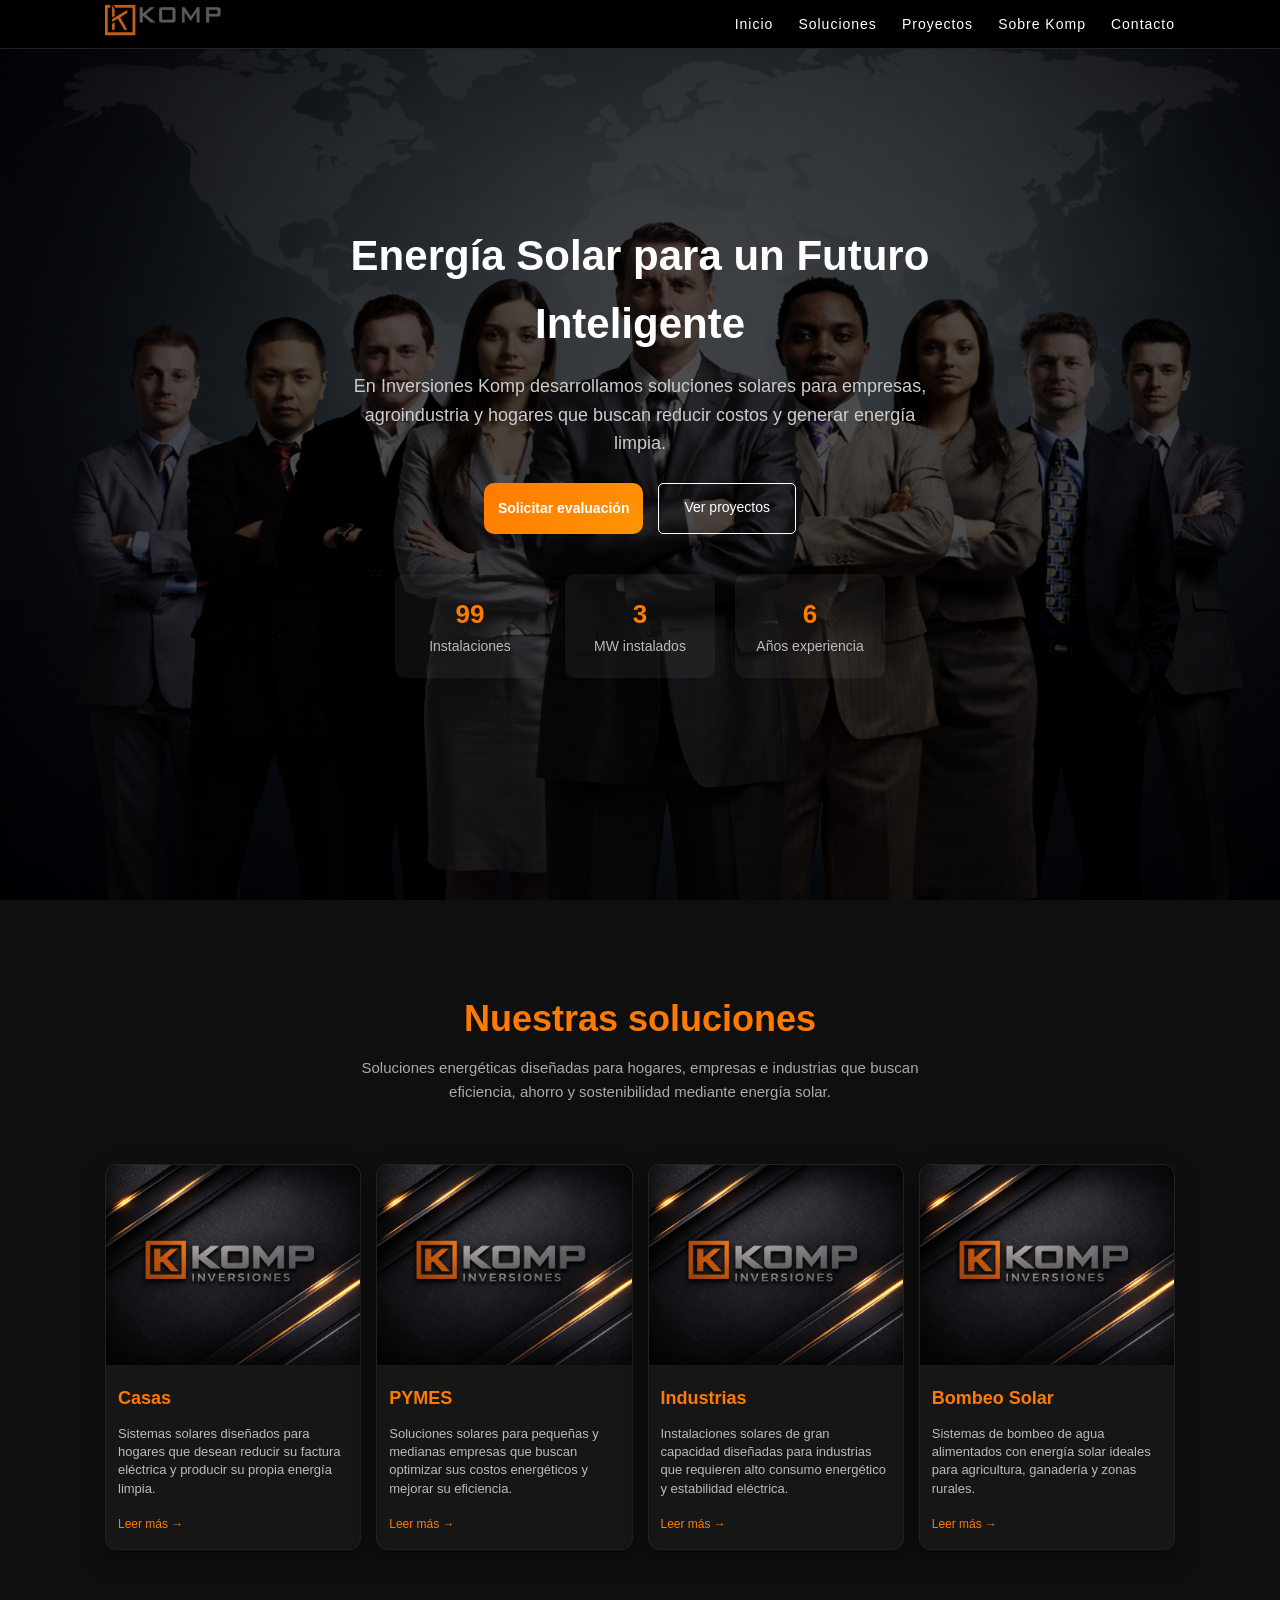
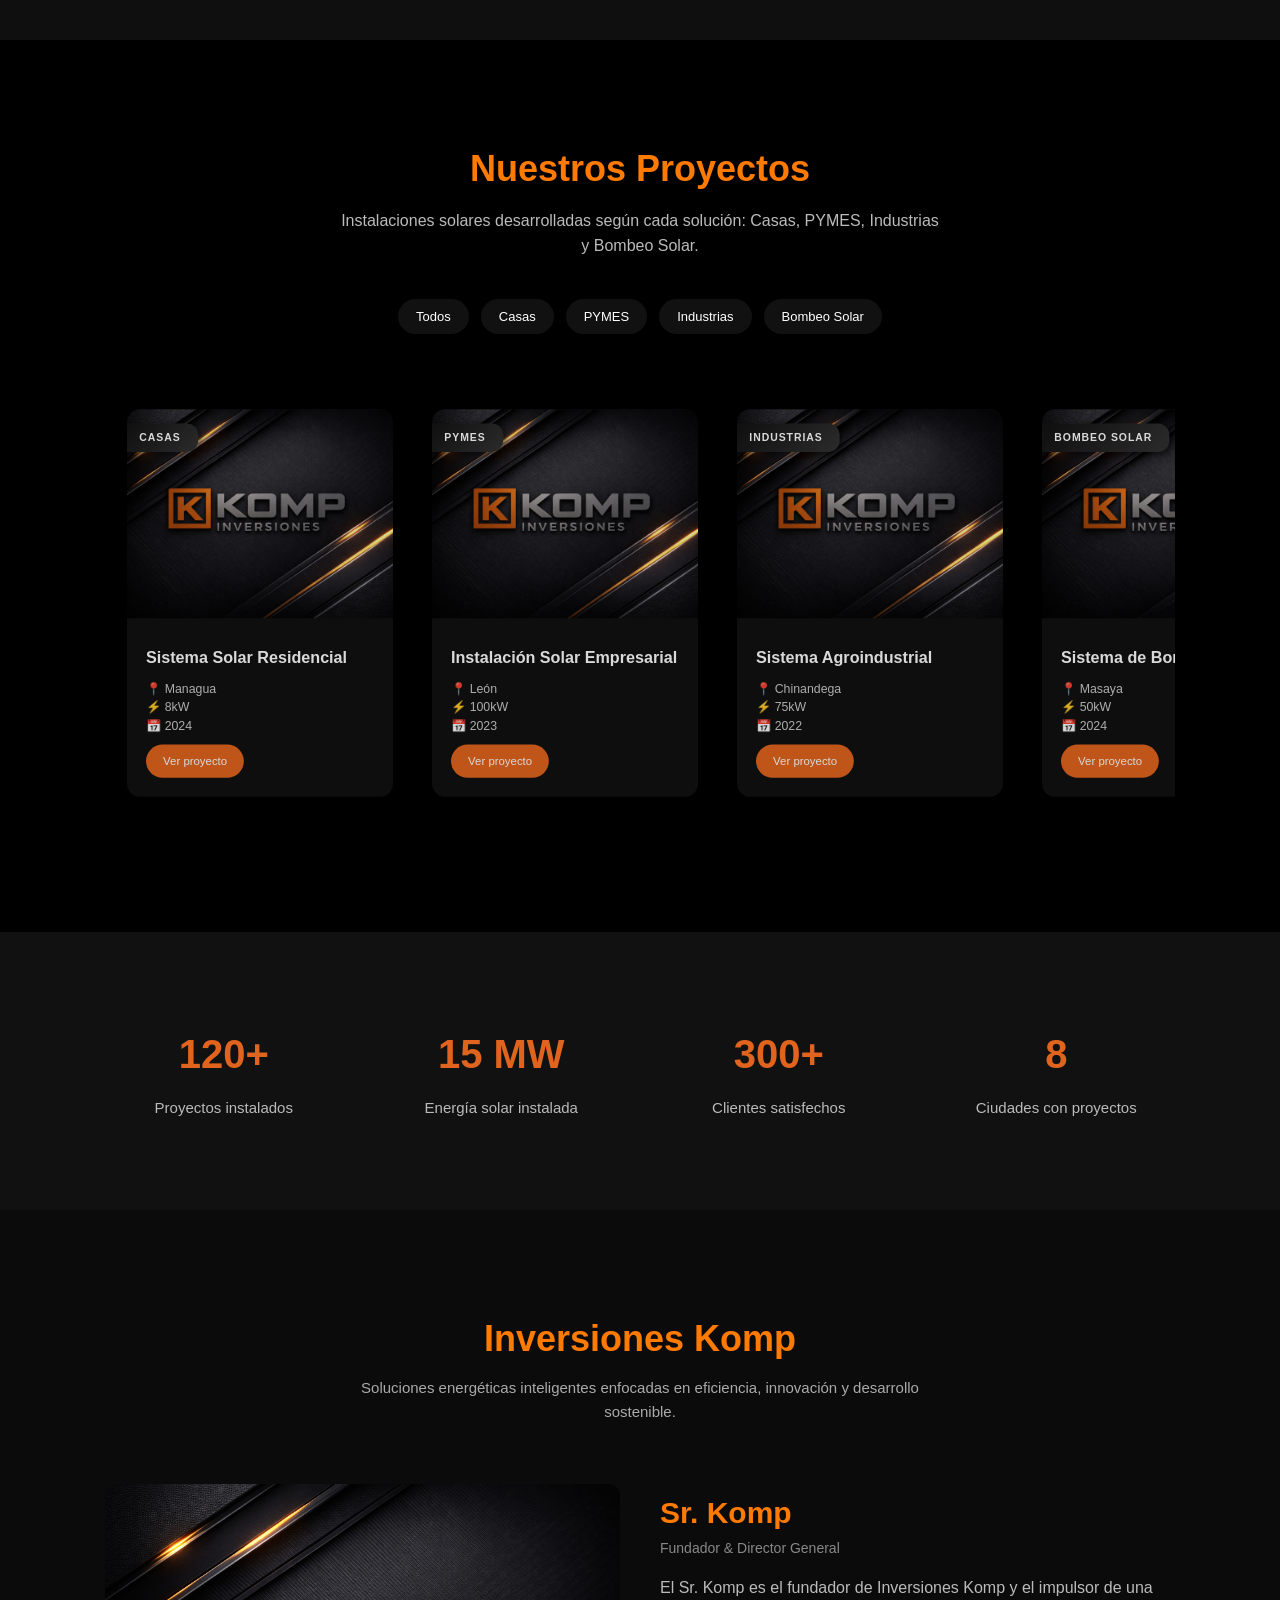
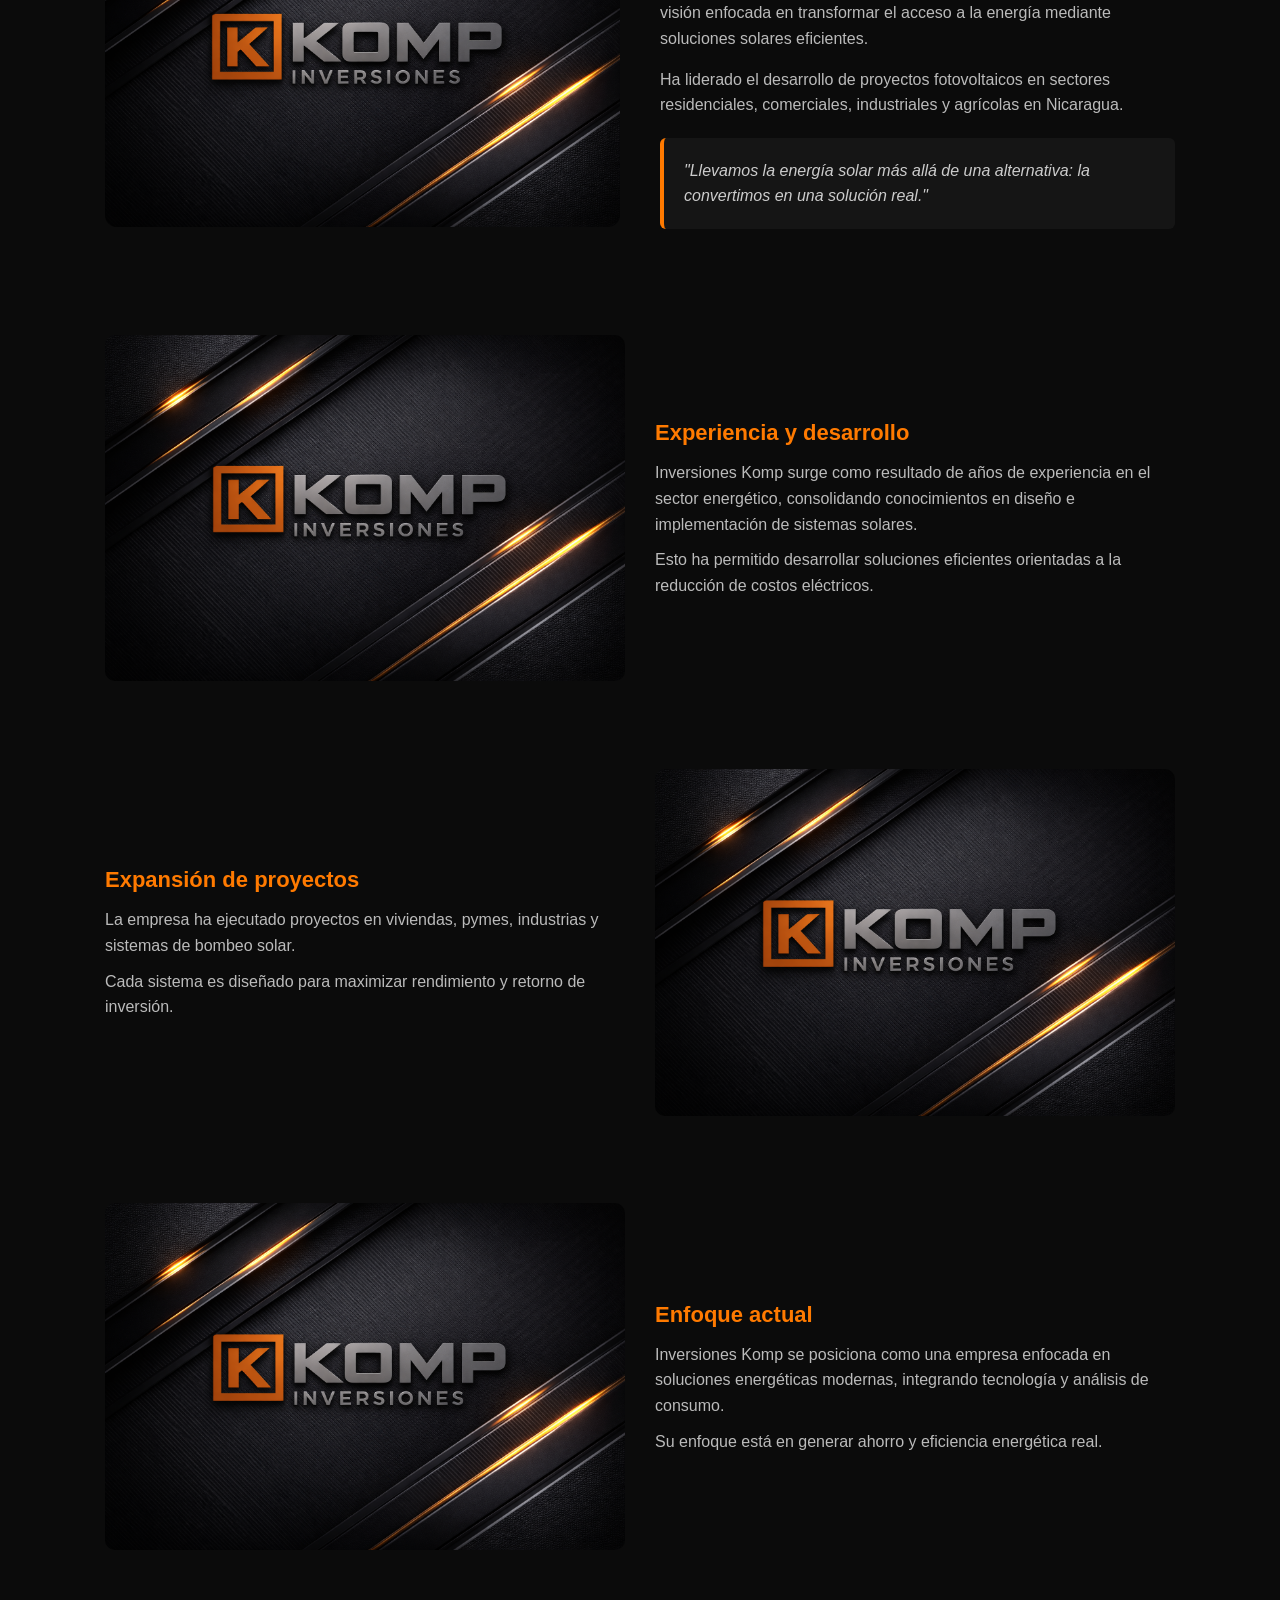
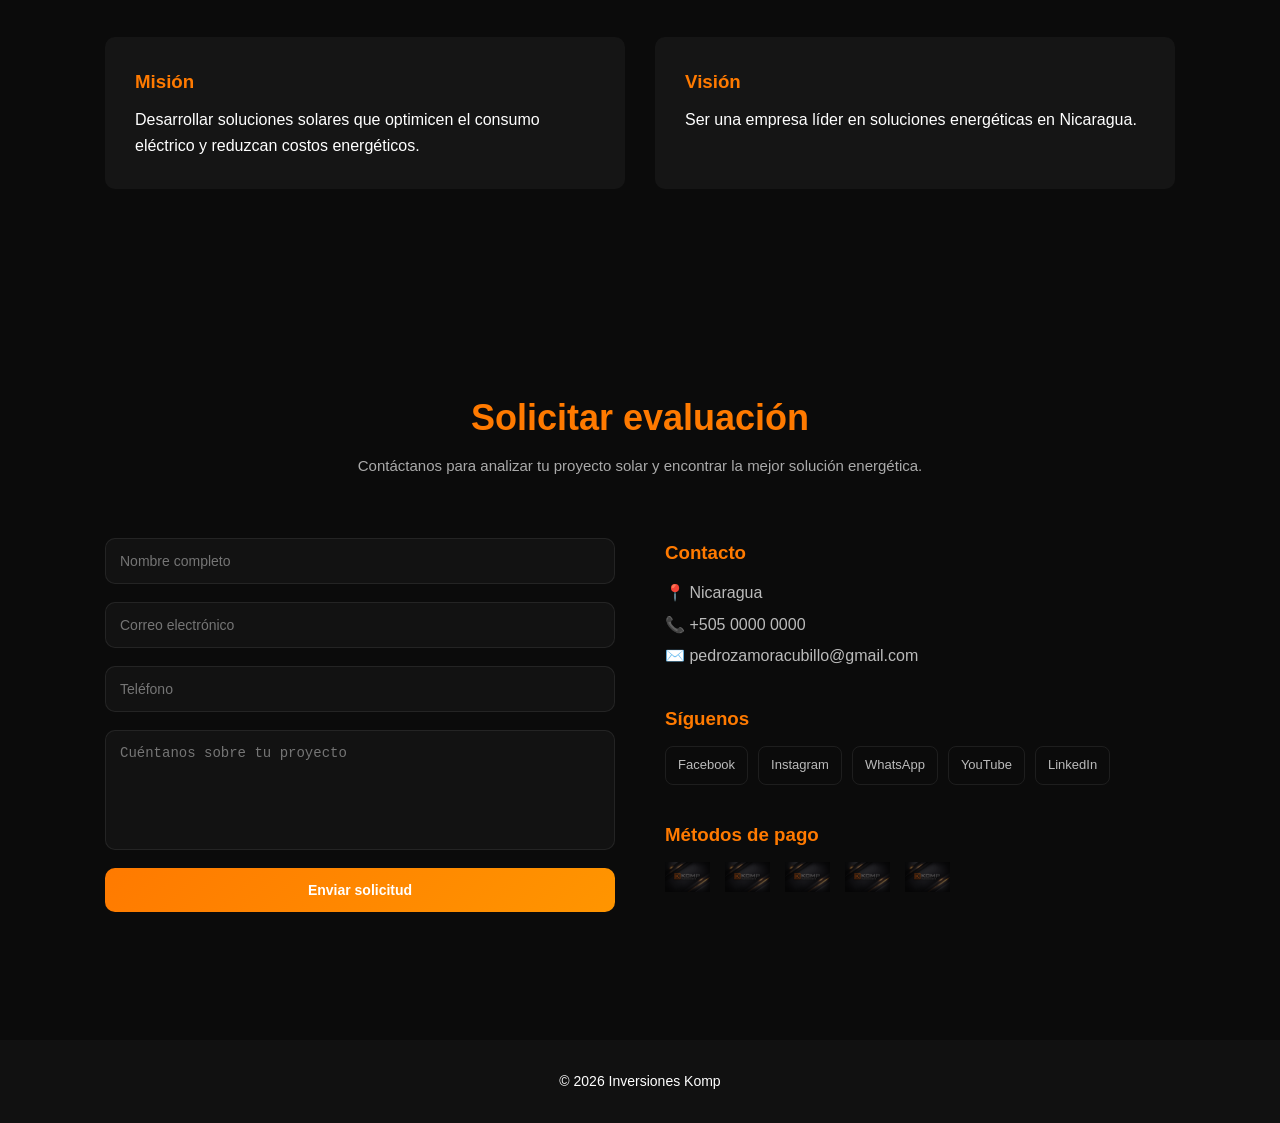
==== index.html @ 7bdae1d1 "proyecto inicial" ====
<!DOCTYPE html>
<html lang="es">

<head>

<!-- =====================================
CONFIGURACIÓN BÁSICA DEL DOCUMENTO
===================================== -->

<meta charset="UTF-8">
<meta name="viewport" content="width=device-width, initial-scale=1.0">

<title>Inversiones Komp | Energía Solar</title>

<!-- =====================================
HOJA DE ESTILOS PRINCIPAL
===================================== -->

<link rel="stylesheet" href="styles.css">


<!-- =====================================
FUENTE PROFESIONAL
===================================== -->

<link href="https://fonts.googleapis.com/css2?family=Orbitron:wght@400;600;700&display=swap" rel="stylesheet">

</head>

<body>



<!-- =====================================
HEADER / BARRA SUPERIOR
Contiene logo y menú de navegación
===================================== -->

<header class="header">

<div class="container header-container">

<!-- LOGO DE LA EMPRESA -->

<div class="logo">

<img src="logo.png" alt="Inversiones Komp">

</div>


<!-- MENÚ DE NAVEGACIÓN -->

<nav class="nav" id="nav">

<a href="#inicio">Inicio</a>
<a href="#soluciones">Soluciones</a>
<a href="#proyectos">Proyectos</a>
<a href="#sobre">Sobre Komp</a>
<a href="#contacto">Contacto</a>

</nav>


<!-- BOTÓN MENÚ HAMBURGUESA (MÓVIL) -->

<div class="menu-toggle" id="menu-toggle"> 

<span></span>
<span></span>
<span></span>

</div>

</div>

</header>






<!-- =====================================
seccion de inicio

===================================== -->

<!-- =====================================
HERO PROFESIONAL KOMP
===================================== -->

<section class="hero" id="inicio">

  <div class="hero-overlay"></div>

  <div class="hero-container">

    <!-- TEXTO -->
    <div class="hero-content fade-up">
      <h1>Energía Solar para un Futuro Inteligente</h1>

      <p>
        En Inversiones Komp desarrollamos soluciones solares para empresas,
        agroindustria y hogares que buscan reducir costos y generar energía limpia.
      </p>

      <div class="hero-buttons">
        <a href="#contacto" class="btn-primary">Solicitar evaluación</a>
        <a href="#proyectos" class="btn-secondary">Ver proyectos</a>
      </div>
    </div>

    <!-- ESTADÍSTICAS -->
    <div class="hero-stats">

      <div class="stat fade-up delay-1">
        <h3 class="counter" data-target="150">0</h3>
        <p>Instalaciones</p>
      </div>

      <div class="stat fade-up delay-2">
        <h3 class="counter" data-target="5">0</h3>
        <p>MW instalados</p>
      </div>

      <div class="stat fade-up delay-3">
        <h3 class="counter" data-target="10">0</h3>
        <p>Años experiencia</p>
      </div>

    </div>

  </div>

</section>




<!-- =====================================
SECCIÓN SOLUCIONES
===================================== -->

<section class="soluciones" id="soluciones">

<div class="container">

<!-- TITULO -->

<div class="section-header">

<h2 class="section-title">
Nuestras soluciones
</h2>

<p class="section-subtitle">
Soluciones energéticas diseñadas para hogares, empresas e industrias que buscan eficiencia, ahorro y sostenibilidad mediante energía solar.
</p>

</div>


<div class="soluciones-grid">

<!-- TARJETA 1 -->

<div class="sol-card">

<img src="ft.png" alt="Energía solar para casas">

<h3>Casas</h3>

<p>
Sistemas solares diseñados para hogares que desean reducir su factura eléctrica y producir su propia energía limpia.
</p>

<a href="casas.html" class="sol-btn">
Leer más →
</a>

</div>


<!-- TARJETA 2 -->

<div class="sol-card">

<img src="ft.png" alt="Energía solar para pymes">

<h3>PYMES</h3>

<p>
Soluciones solares para pequeñas y medianas empresas que buscan optimizar sus costos energéticos y mejorar su eficiencia.
</p>

<a href="pymes.html" class="sol-btn">
Leer más →
</a>

</div>


<!-- TARJETA 3 -->

<div class="sol-card">

<img src="ft.png" alt="Energía solar para industrias">

<h3>Industrias</h3>

<p>
Instalaciones solares de gran capacidad diseñadas para industrias que requieren alto consumo energético y estabilidad eléctrica.
</p>

<a href="industrias.html" class="sol-btn">
Leer más →
</a>

</div>


<!-- TARJETA 4 -->

<div class="sol-card">

<img src="ft.png" alt="Bombeo solar">

<h3>Bombeo Solar</h3>

<p>
Sistemas de bombeo de agua alimentados con energía solar ideales para agricultura, ganadería y zonas rurales.
</p>

<a href="bombeo.html" class="sol-btn">
Leer más →
</a>

</div>

</div>

</div>

</section>



<!-- =====================================
INDICADOR DE SCROLL
flecha que invita a bajar
===================================== -->

<div class="scroll-indicator">

<span></span>

</div>

</section>



<!-- =====================================
SECCIÓN PROYECTOS
===================================== -->

<section class="proyectos" id="proyectos">

<div class="container">

    <h2 class="section-title">Nuestros Proyectos</h2>

    <p class="section-description">
        Instalaciones solares desarrolladas según cada solución: Casas, PYMES, Industrias y Bombeo Solar.
    </p>

    <!-- FILTROS POR SOLUCIÓN -->

    <div class="proyectos-filtros">

        <button class="filtro-btn" data-filter="all">Todos</button>
        <button class="filtro-btn" data-filter="casas">Casas</button>
        <button class="filtro-btn" data-filter="pymes">PYMES</button>
        <button class="filtro-btn" data-filter="industrias">Industrias</button>
        <button class="filtro-btn" data-filter="bombeo">Bombeo Solar</button>

    </div>

    <!-- GRID DE PROYECTOS -->

    <div class="proyectos-grid">

        <!-- PROYECTO 1 -->
        <div class="proyecto-card casas">
            <span class="tipo-sistema">Casas</span>
            <img src="ft.png" alt="Proyecto Casas">
            <div class="proyecto-info">
                <h3>Sistema Solar Residencial</h3>
                <p>
                    📍 Managua <br>
                    ⚡ 8kW <br>
                    📅 2024
                </p>
                <a href="Pcasas.html" class="btn-proyecto">Ver proyecto</a>
            </div>
        </div>

        <!-- PROYECTO 2 -->
        <div class="proyecto-card pymes">
            <span class="tipo-sistema">PYMES</span>
            <img src="ft.png" alt="Proyecto PYMES">
            <div class="proyecto-info">
                <h3>Instalación Solar Empresarial</h3>
                <p>
                    📍 León <br>
                    ⚡ 100kW <br>
                    📅 2023
                </p>
                <a href="Ppymes.html" class="btn-proyecto">Ver proyecto</a>
            </div>
        </div>

        

        <!-- PROYECTO 3 -->
        <div class="proyecto-card industrias">
            <span class="tipo-sistema">Industrias</span>
            <img src="ft.png" alt="Proyecto Industrias">
            <div class="proyecto-info">
                <h3>Sistema Agroindustrial</h3>
                <p>
                    📍 Chinandega <br>
                    ⚡ 75kW <br>
                    📅 2022
                </p>
                <a href="Pindustrias.html" class="btn-proyecto">Ver proyecto</a>
            </div>
        </div>

        <!-- PROYECTO 4 -->
        <div class="proyecto-card bombeo">
            <span class="tipo-sistema">Bombeo Solar</span>
            <img src="ft.png" alt="Proyecto Bombeo Solar">
            <div class="proyecto-info">
                <h3>Sistema de Bombeo Solar</h3>
                <p>
                    📍 Masaya <br>
                    ⚡ 50kW <br>
                    📅 2024
                </p>
                <a href="Pbombeo.html" class="btn-proyecto">Ver proyecto</a>
            </div>
        </div>

    </div>

</div>

</section>

<!-- =====================================
SECCIÓN IMPACTO
===================================== -->

<section class="impacto">

<div class="container">

<div class="impacto-grid">

<div class="impacto-item">

<h3>120+</h3>
<p>Proyectos instalados</p>

</div>

<div class="impacto-item">

<h3>15 MW</h3>
<p>Energía solar instalada</p>

</div>

<div class="impacto-item">

<h3>300+</h3>
<p>Clientes satisfechos</p>

</div>

<div class="impacto-item">

<h3>8</h3>
<p>Ciudades con proyectos</p>   

</div>     

</div>

</div>

</section>








<!-- =====================================
SECCIÓN SOBRE KOMP (PRO)
===================================== -->

<section class="sobre" id="sobre">

<div class="container">

<!-- TITULO -->

<div class="section-header">
<h2 class="section-title">Inversiones Komp</h2>

<p class="section-subtitle">
Soluciones energéticas inteligentes enfocadas en eficiencia, innovación y desarrollo sostenible.
</p>
</div>


<!-- FUNDADOR -->

<div class="fundador-grid">

<div class="fundador-img">
<img src="ft.png" alt="Fundador Inversiones Komp">
</div>

<div class="fundador-info">

<h3>Sr. Komp</h3>
<span class="cargo">Fundador & Director General</span>

<p>
El Sr. Komp es el fundador de Inversiones Komp y el impulsor de una visión enfocada en transformar
el acceso a la energía mediante soluciones solares eficientes.
</p>

<p>
Ha liderado el desarrollo de proyectos fotovoltaicos en sectores residenciales,
comerciales, industriales y agrícolas en Nicaragua.
</p>

<blockquote>
"Llevamos la energía solar más allá de una alternativa: la convertimos en una solución real."
</blockquote>

</div>

</div>


<!-- TRAYECTORIA -->

<div class="historia-bloque">

<div class="historia-img">
<img src="ft.png">
</div>

<div class="historia-text">

<h3>Experiencia y desarrollo</h3>

<p>
Inversiones Komp surge como resultado de años de experiencia en el sector energético,
consolidando conocimientos en diseño e implementación de sistemas solares.
</p>

<p>
Esto ha permitido desarrollar soluciones eficientes orientadas a la reducción de costos eléctricos.
</p>

</div>

</div>


<!-- EXPANSION -->

<div class="historia-bloque reverse">

<div class="historia-img">
<img src="ft.png">
</div>

<div class="historia-text">

<h3>Expansión de proyectos</h3>

<p>
La empresa ha ejecutado proyectos en viviendas, pymes, industrias y sistemas de bombeo solar.
</p>

<p>
Cada sistema es diseñado para maximizar rendimiento y retorno de inversión.
</p>

</div>

</div>


<!-- ACTUALIDAD -->

<div class="historia-bloque">

<div class="historia-img">
<img src="ft.png">
</div>

<div class="historia-text">

<h3>Enfoque actual</h3>

<p>
Inversiones Komp se posiciona como una empresa enfocada en soluciones energéticas modernas,
integrando tecnología y análisis de consumo.
</p>

<p>
Su enfoque está en generar ahorro y eficiencia energética real.
</p>

</div>

</div>


<!-- MISION Y VISION -->

<div class="komp-valores">

<div class="valor">
<h3>Misión</h3>
<p>
Desarrollar soluciones solares que optimicen el consumo eléctrico y reduzcan costos energéticos.
</p>
</div>

<div class="valor">
<h3>Visión</h3>
<p>
Ser una empresa líder en soluciones energéticas en Nicaragua.
</p>
</div>

</div>

</div>

</section>














<!-- SECCION DE CONTACTO -->
<section class="contacto" id="contacto">

<div class="container">

<div class="section-header">
<h2 class="section-title">Solicitar evaluación</h2>
<p class="section-subtitle">
Contáctanos para analizar tu proyecto solar y encontrar la mejor solución energética.
</p>
</div>

<div class="contacto-grid">

<!-- FORMULARIO -->
<div class="contact-form-box">

<form class="contact-form" id="form-contacto">

<input type="text" name="nombre" placeholder="Nombre completo" required>
<input type="email" name="email" placeholder="Correo electrónico" required>
<input type="tel" name="telefono" placeholder="Teléfono" required>
<textarea name="mensaje" placeholder="Cuéntanos sobre tu proyecto"></textarea>

<button type="submit" class="btn-primary" id="btn-enviar">
<span>Enviar solicitud</span>
<div class="loader"></div>
</button>

<div class="form-message" id="form-message"></div>

</form>

</div>


<!-- INFO -->
<div class="contact-info">

<h3>Contacto</h3>

<p>📍 Nicaragua</p>
<p>📞 +505 0000 0000</p>
<p>✉️ pedrozamoracubillo@gmail.com</p>


<!-- REDES -->
<div class="redes-sociales">

<h3>Síguenos</h3>

<div class="redes-grid">

<a href="https://www.facebook.com/" target="_blank">Facebook</a>
<a href="https://www.instagram.com/" target="_blank">Instagram</a>
<a href="https://wa.me/50500000000" target="_blank">WhatsApp</a>
<a href="https://www.youtube.com/" target="_blank">YouTube</a>
<a href="https://www.linkedin.com/" target="_blank">LinkedIn</a>

</div>

</div>


<!-- PAGOS -->
<div class="metodos-pago">

<h3>Métodos de pago</h3>

<div class="pagos-grid">
<img src="ft.png" alt="Visa">
<img src="ft.png" alt="Mastercard">
<img src="ft.png" alt="BAC">
<img src="ft.png" alt="Lafise">
<img src="ft.png" alt="Ficohsa">
</div>

</div>

</div>

</div>

</div>

</section>













<!-- =====================================
ARCHIVO JAVASCRIPT
===================================== -->

<script src="app.js"></script>


<script>

/* ===============================
CONTADOR ESTADISTICAS
================================ */

const counters = document.querySelectorAll('.counter');

const counterObserver = new IntersectionObserver(entries => {

entries.forEach(entry => {

if(entry.isIntersecting){

const counter = entry.target;
const target = +counter.getAttribute('data-target');

let count = 0;

const updateCounter = () => {

const increment = target / 80;

count += increment;

if(count < target){

counter.innerText = Math.floor(count);
requestAnimationFrame(updateCounter);

}else{

counter.innerText = target;

}

};

updateCounter();

counterObserver.unobserve(counter);

}

});

},{
threshold:0.5
});

counters.forEach(counter => {
counterObserver.observe(counter);
});


/* ===============================
ANIMACION CARDS AL APARECER
================================ */

const cards = document.querySelectorAll('.stat-card');

const cardObserver = new IntersectionObserver(entries => {

entries.forEach(entry => {

if(entry.isIntersecting){

entry.target.classList.add('show-card');

}

});

},{
threshold:0.3
});

cards.forEach(card => {
cardObserver.observe(card);
});

</script>



</body>
</html>




<!-- =====================================
FOOTER
===================================== -->

<footer class="footer">

<p>
© 2026 Inversiones Komp
</p>

</footer>
---- styles.css ----
/* ======================================================
RESET GENERAL
Elimina márgenes y asegura consistencia entre navegadores
====================================================== */

*{
margin:0;
padding:0;
box-sizing:border-box;
}

/* ======================================================
CONFIGURACIÓN GLOBAL DEL BODY
====================================================== */

body{

font-family:Arial, Helvetica, sans-serif;
background:#000;
color:#ffffff;
line-height:1.6;

}

/* ======================================================
CONTENEDOR CENTRAL
Limita ancho de contenido
====================================================== */

.container{

width:90%;
max-width:1200px;
margin:auto;

}

/* ======================================================
HEADER
Barra superior fija
====================================================== */

.header{

position:fixed;
top:0;
left:0;
width:100%;
background:#000;
z-index:1000;
border-bottom:1px solid #222;

}

/* ======================================================
CONTENEDOR DEL HEADER
====================================================== */

.header-container{

display:flex;
justify-content:space-between;
align-items:center;
padding:15px 0;

}

/* ======================================================
LOGO
====================================================== */

.logo img{

height:40px;

}

/* ======================================================
MENÚ DE NAVEGACIÓN
====================================================== */

.nav{

display:flex;
gap:25px;

}

.nav a{

color:#fff;
text-decoration:none;
font-size:14px;
letter-spacing:1px;
transition:0.3s;

}

.nav a:hover{

color:#e1641e;

}

/* ======================================================
BOTÓN HAMBURGUESA
Solo visible en móvil
====================================================== */

.menu-toggle{

display:none;
flex-direction:column;
cursor:pointer;
gap:5px;

}

.menu-toggle span{

width:25px;
height:3px;
background:white;
display:block;

}

/* ======================================================
HERO SECTION
Pantalla principal
====================================================== */
/* =====================================
HERO BASE
===================================== */

/* =====================================
SECCIÓN HERO (INICIO)
===================================== */

/* 🔥 EVITA DESBORDAMIENTO GLOBAL */
html, body{
overflow-x:hidden;
}

/* HERO */
.hero{
position:relative;
min-height:100vh;
display:flex;
align-items:center;

background-image:url("ini.png");
background-size:cover;
background-position:center;
background-repeat:no-repeat;

overflow:hidden;
color:white;
padding:60px 0;
}

/* OVERLAY */
.hero-overlay{
position:absolute;
inset:0;
background:linear-gradient(180deg, rgba(0,0,0,0.6), rgba(0,0,0,0.9));
z-index:1;
}

/* CANVAS */
#energyCanvas{
position:absolute;
top:0;
left:0;
width:100%;
height:100%;
z-index:0;
}

/* CONTENEDOR */
.container{
width:100%;
max-width:1200px;
margin:auto;
padding:0 15px;
position:relative;
z-index:2;
}

/* GRID */
.hero-grid{
display:grid;
grid-template-columns:1fr 1fr;
align-items:center;
gap:60px;
}

/* CONTENIDO */
.hero-content{
max-width:600px;
}

/* TITULO */
.hero-title{
font-size:52px;
line-height:1.1;
margin-bottom:20px;
word-wrap:break-word;
}

/* TEXTO */
.hero-text{
font-size:18px;
color:#ccc;
margin-bottom:30px;
line-height:1.6;
}

/* BOTONES */
.hero-buttons{
display:flex;
gap:15px;
flex-wrap:wrap;
}

.btn-primary{
background:#ff7a00;
color:white;
padding:14px 26px;
border-radius:6px;
text-decoration:none;
font-weight:600;
transition:0.3s;
}

.btn-primary:hover{
background:#ff9500;
transform:translateY(-2px);
}

.btn-secondary{
border:1px solid #ff7a00;
color:#ff7a00;
padding:14px 26px;
border-radius:6px;
text-decoration:none;
transition:0.3s;
}

.btn-secondary:hover{
background:#ff7a00;
color:white;
}

/* STATS */
.hero-stats{
display:grid;
grid-template-columns:repeat(3,1fr);
gap:20px;
}

.stat-card{
background:rgba(255,255,255,0.05);
padding:25px;
border-radius:10px;
text-align:center;
backdrop-filter:blur(4px);
transition:0.3s;
}

.stat-card:hover{
transform:translateY(-6px);
}

.stat-icon{
font-size:32px;
color:#ff7a00;
margin-bottom:10px;
}

.stat-card h3{
font-size:34px;
color:#ff7a00;
}

.stat-card p{
font-size:14px;
color:#bbb;
}

/* =========================
TABLET
========================= */
@media (max-width:900px){

.hero-grid{
grid-template-columns:1fr;
text-align:center;
justify-items:center;
}

.hero-content{
display:flex;
flex-direction:column;
align-items:center;
}

.hero-buttons{
justify-content:center;
}

.hero-stats{
grid-template-columns:repeat(3,1fr);
}

}

/* =========================
MÓVIL (AQUÍ ESTABA TU PROBLEMA)
========================= */
@media (max-width:600px){

.hero{
padding:80px 0;
}

/* 🔥 CENTRADO TOTAL */
.hero-grid{
grid-template-columns:1fr;
justify-items:center;
text-align:center;
}

.hero-content{
align-items:center;
}

/* 🔥 TEXTO CENTRADO */
.hero-title{
font-size:30px;
max-width:95%;
text-align:center;
}

.hero-text{
font-size:16px;
text-align:center;
}

/* 🔥 BOTONES ORDENADOS */
.hero-buttons{
flex-direction:column;
align-items:center;
width:100%;
}

.btn-primary,
.btn-secondary{
width:90%;
max-width:280px;
text-align:center;
}

/* 🔥 STATS PERFECTAS */
.hero-stats{
grid-template-columns:1fr;
justify-items:center;
}

.stat-card{
width:90%;
max-width:300px;
}

}









/* =====================================
Arriba termina la seccion de inicio
===================================== */

/* =====================================
INDICADOR DE SCROLL
===================================== */

/* HERO BASE */
.hero{
  position: relative;
  min-height: 100vh;
  display: flex;
  align-items: center;
  justify-content: center;

  background: url("ini.png") center/cover no-repeat;
  color: white;
  overflow: hidden;
}

/* OVERLAY */
.hero-overlay{
  position: absolute;
  inset: 0;
  background: rgba(0,0,0,0.7);
}

/* CONTENEDOR */
.hero-container{
  position: relative;
  z-index: 2;
  width: 90%;
  max-width: 1100px;
  display: flex;
  flex-direction: column;
  align-items: center;
  text-align: center;
}

/* TEXTO */
.hero-content h1{
  font-size: 42px;
  margin-bottom: 15px;
}

.hero-content p{
  font-size: 18px;
  color: #ccc;
  max-width: 600px;
  margin-bottom: 25px;
}

/* BOTONES */
.hero-buttons{
  display: flex;
  gap: 15px;
  flex-wrap: wrap;
  justify-content: center;
}

.btn-primary{
  background: #ff7a00;
  padding: 12px 25px;
  border-radius: 6px;
  color: white;
  text-decoration: none;
  font-weight: bold;
}

.btn-secondary{
  border: 1px solid #ff7a00;
  padding: 12px 25px;
  border-radius: 6px;
  color: #ff7a00;
  text-decoration: none;
}

/* STATS */
.hero-stats{
  margin-top: 40px;
  display: flex;
  gap: 20px;
  flex-wrap: wrap;
  justify-content: center;
}

.stat{
  background: rgba(255,255,255,0.05);
  padding: 20px;
  border-radius: 10px;
  width: 150px;
}

.stat h3{
  color: #ff7a00;
  font-size: 26px;
}

.stat p{
  font-size: 14px;
  color: #bbb;
}

/* =========================
MÓVIL PERFECTO
========================= */
@media (max-width:600px){

.hero-content h1{
  font-size: 26px;
}

.hero-content p{
  font-size: 15px;
}

.hero-buttons{
  flex-direction: column;
  width: 100%;
}

.btn-primary,
.btn-secondary{
  width: 80%;
  margin: auto;
}

.stat{
  width: 80%;
}

}


body.menu-open{
  overflow: hidden;
}





/* =====================================
arriba seguimos con animaciones del inicio
===================================== */

/* =====================================
HERO RESPONSIVE MOVIL
Optimizado para celulares
===================================== */

@media (max-width:768px){

.hero{
min-height:85vh;
padding:60px 20px;
}

/* hero pasa a una sola columna */

.hero-grid{
grid-template-columns:1fr;
gap:40px;
text-align:center;
}

/* titulo más cómodo para móvil */

.hero-title{
font-size:34px;
}

/* texto */

.hero-text{
font-size:16px;
margin:auto;
}

/* botones centrados */

.hero-buttons{
justify-content:center;
flex-wrap:wrap;
}

/* estadísticas en fila */

.hero-stats{
grid-template-columns:repeat(3,1fr);
gap:10px;
}

.stat-card{
padding:15px;
}

.stat-card h3{
font-size:24px;
}

.stat-card p{
font-size:12px;
}

}

/* =====================================
RESPONSIVE MOVIL
===================================== */

@media (max-width:768px){

.hero{
min-height:85vh;
padding:60px 20px;
}

.hero-grid{
grid-template-columns:1fr;
gap:40px;
text-align:center;
}

.hero-title{
font-size:34px;
}

.hero-text{
font-size:16px;
margin:auto;
}

.hero-buttons{
justify-content:center;
flex-wrap:wrap;
}

.hero-stats{
grid-template-columns:repeat(3,1fr);
gap:10px;
}

.stat-card{
padding:15px;
}

.stat-card h3{
font-size:24px;
}

.stat-card p{
font-size:12px;
}

}













/* =====================================
HEADER FIX PARA HERO
Evita que el hero tape el menú
===================================== */

header{
position:fixed;
top:0;
left:0;
width:100%;
z-index:9999;
background:rgba(2,6,23,0.8);
backdrop-filter:blur(8px);
}
/* =====================================
AJUSTE FOTO HERO EN MOVIL
===================================== */

@media (max-width:768px){

.hero{
background-position:center top;
}

}
/* ======================================================
BOTONES
====================================================== */

.hero-buttons{

display:flex;
gap:15px;
justify-content:center;
flex-wrap:wrap;

}

.btn-primary{

background:#e1641e;
color:#fff;
padding:12px 25px;
text-decoration:none;
border-radius:5px;
font-size:14px;

}

.btn-secondary{

border:1px solid white;
color:white;
padding:12px 25px;
text-decoration:none;
border-radius:5px;
font-size:14px;

}

/* ======================================================
SECCIONES
====================================================== */

section{

padding:80px 0;

}

.section-title{

text-align:center;
margin-bottom:40px;
font-size:28px;

}






/* ======================================================
SECCIÓN SOLUCIONES 🔥 (VERSIÓN FINAL PROFESIONAL)
====================================================== */

.soluciones{
    padding:90px 20px;
    background:#0f0f0f;
    color:white;
}

/* HEADER */
.section-header{
    text-align:center;
    margin-bottom:50px;
}

.section-title{
    font-size:38px;
    margin-bottom:10px;
    font-weight:600;
}

.section-subtitle{
    font-size:15px;
    color:#bbb;
    max-width:600px;
    margin:auto;
    line-height:1.6;
}

/* ======================================================
GRID (AQUÍ ESTÁ LA CLAVE 🔥)
====================================================== */

.soluciones-grid{
    display:grid;
    grid-template-columns:repeat(2, 1fr); /* 🔥 SIEMPRE 2 columnas en móvil */
    gap:15px;
}

/* ======================================================
CARDS
====================================================== */

.sol-card{
    background:#161616;
    border-radius:12px;
    overflow:hidden;
    border:1px solid rgba(255,255,255,0.05);
    transition:all 0.3s ease;
    box-shadow:0 10px 25px rgba(0,0,0,0.4);
}

/* HOVER */
.sol-card:hover{
    transform:translateY(-5px);
    border-color:#ff7a00;
}

/* IMAGEN */
.sol-card img{
    width:100%;
    height:140px; /* 🔥 clave para que quepan 2 */
    object-fit:cover;
}

/* TITULO */
.sol-card h3{
    font-size:16px;
    margin:12px;
    color:#ff7a00;
}

/* TEXTO */
.sol-card p{
    font-size:12px;
    color:#bbb;
    margin:0 12px 12px 12px;
    line-height:1.4;
}

/* BOTÓN */
.sol-btn{
    display:inline-block;
    margin:0 12px 15px 12px;
    color:#ff7a00;
    font-size:12px;
    text-decoration:none;
}

.sol-btn:hover{
    color:#ffa64d;
}

/* ======================================================
TABLET
====================================================== */

@media (min-width:700px){

.soluciones-grid{
    grid-template-columns:repeat(2,1fr);
}

.sol-card img{
    height:180px;
}

.sol-card h3{
    font-size:18px;
}

.sol-card p{
    font-size:13px;
}

}

/* ======================================================
DESKTOP
====================================================== */

@media (min-width:1100px){

.soluciones-grid{
    grid-template-columns:repeat(4,1fr);
}

.sol-card img{
    height:200px;
}

.section-title{
    font-size:42px;
}

}





/* ======================================================
nueva seccion de empresas , agroindustria y residencial
abajo de aqui ..
====================================================== */












/* ======================================================
PROYECTOS
====================================================== */

.proyectos{
    padding:100px 20px;
    background:#000;
    color:white;
}

.section-description{
    text-align:center;
    max-width:600px;
    margin:10px auto 40px auto;
    color:#bbb;
}

/* ======================================================
FILTROS
====================================================== */

.proyectos-filtros{
    display:flex;
    justify-content:center;
    gap:12px;
    margin-bottom:40px;
    flex-wrap:wrap;
}

.filtro-btn{
    background:#111;
    color:white;
    border:none;
    padding:10px 18px;
    cursor:pointer;
    border-radius:30px;
    font-size:13px;
    transition:all 0.3s ease;
}

.filtro-btn:hover{
    background:#e1641e;
    transform:translateY(-2px);
}

.filtro-btn.active{
    background:#e1641e;
    box-shadow:0 0 10px rgba(225,100,30,0.6);
}

/* ======================================================
CARRUSEL (SIN ROMPER NADA)
====================================================== */

.proyectos-grid{
    display:flex;
    overflow-x:auto;
    overflow-y:hidden;

    gap:25px;
    padding:25px 15px;

    scroll-behavior:smooth;

    /* móvil */
    -webkit-overflow-scrolling: touch;
    touch-action: pan-x;

    /* snap tipo Netflix */
    scroll-snap-type:x proximity;
}

/* SCROLL FUNCIONAL */
.proyectos-grid::-webkit-scrollbar{
    height:8px;
}

.proyectos-grid::-webkit-scrollbar-track{
    background:rgba(255,255,255,0.04);
    border-radius:20px;
}

.proyectos-grid::-webkit-scrollbar-thumb{
    background:linear-gradient(90deg, #e1641e, #ff7a00);
    border-radius:20px;
}

.proyectos-grid::-webkit-scrollbar-thumb:hover{
    background:#ff7a00;
}

/* ======================================================
CARDS
====================================================== */

.proyecto-card{
    min-width:280px;
    max-width:280px;
    flex:0 0 auto;

    background:#111;
    border-radius:14px;
    overflow:hidden;
    position:relative;

    transition:all 0.4s ease;
    box-shadow:0 5px 20px rgba(0,0,0,0.6);

    /* efecto suave */
    transform:scale(0.95);
    opacity:0.85;

    scroll-snap-align:center;
}

/* HOVER PROFESIONAL */
.proyecto-card:hover{
    transform:scale(1.04);
    opacity:1;
    z-index:3;
    box-shadow:0 20px 40px rgba(0,0,0,0.9);
}

/* IMAGEN */
.proyecto-card img{
    width:100%;
    height:220px;
    object-fit:cover;
    transition:transform 0.4s ease;
}

.proyecto-card:hover img{
    transform:scale(1.08);
}

/* ======================================================
INFO
====================================================== */

.proyecto-info{
    padding:20px;
}

.proyecto-info h3{
    margin-bottom:10px;
    font-size:17px;
    font-weight:600;
}

.proyecto-info p{
    font-size:13px;
    color:#ccc;
    line-height:1.5;
}

/* BOTÓN */
.btn-proyecto{
    display:inline-block;
    margin-top:10px;
    background:#e1641e;
    color:white;
    padding:8px 18px;
    text-decoration:none;
    border-radius:20px;
    font-size:12px;
    transition:all 0.3s ease;
}

.btn-proyecto:hover{
    background:#ff7a00;
    transform:translateY(-2px);
}

/* ======================================================
RIBBON
====================================================== */

.tipo-sistema{
    position:absolute;
    top:15px;
    left:-5px;
    padding:6px 18px;
    font-size:11px;
    font-weight:700;
    text-transform:uppercase;
    color:#fff;
    background:linear-gradient(135deg, #111, #333);
    border-radius:0 12px 12px 0;
    box-shadow:2px 2px 10px rgba(0,0,0,0.7);
    letter-spacing:1px;
    z-index:2;
}

/* ======================================================
EFECTO PROFUNDIDAD
====================================================== */

.proyecto-card::after{
    content:"";
    position:absolute;
    inset:0;
    background:linear-gradient(180deg, transparent, rgba(0,0,0,0.4));
    opacity:0;
    transition:0.3s;
}

.proyecto-card:hover::after{
    opacity:1;
}

/* ======================================================
BOTONES (SI LOS USAS)
====================================================== */

.slider-btn{
    position:absolute;
    top:50%;
    transform:translateY(-50%);
    width:42px;
    height:42px;
    border-radius:50%;
    border:none;
    cursor:pointer;
    z-index:20;

    background:rgba(0,0,0,0.7);
    color:white;
    font-size:20px;

    display:flex;
    align-items:center;
    justify-content:center;

    transition:all 0.3s ease;
}

.slider-btn:hover{
    background:#e1641e;
    transform:translateY(-50%) scale(1.1);
}

.slider-btn.prev{
    left:-10px;
}

.slider-btn.next{
    right:-10px;
}

/* ======================================================
RESPONSIVE
====================================================== */

@media(max-width:600px){

    .proyecto-card{
        min-width:240px;
        max-width:240px;
    }

    .proyectos-grid{
        gap:18px;
    }

    .slider-btn{
        display:none;
    }
}

















/* ======================================================
no borrar es las estadisticas 

====================================================== */

/* ======================================================
IMPACTO
====================================================== */

.impacto{

background:#111;
padding:90px 20px;
color:white;

}

.impacto-grid{

display:grid;
grid-template-columns:1fr;
gap:40px;
text-align:center;

}

.impacto-item h3{

font-size:40px;
color:#e1641e;
margin-bottom:10px;

}

.impacto-item p{

font-size:15px;
color:#bbb;

}


/* RESPONSIVE */

@media(min-width:768px){

.impacto-grid{

grid-template-columns:repeat(2,1fr);

}

}

@media(min-width:1100px){

.impacto-grid{

grid-template-columns:repeat(4,1fr);

}

}











/* =====================================
SECCION SOBRE KOMP PRO
===================================== */

.sobre{
padding:100px 6%;
background:#0b0b0b;
color:white;
}

/* TITULO */

.section-header{
text-align:center;
margin-bottom:80px;
}

.section-title{
font-size:34px;
color:#ff7a00;
margin-bottom:10px;
}

.section-subtitle{
color:#aaa;
max-width:600px;
margin:auto;
}


/* FUNDADOR */

.fundador-grid{
display:grid;
grid-template-columns:1fr;
gap:40px;
align-items:center;
margin-bottom:100px;
}

.fundador-img img{
width:100%;
border-radius:12px;
}

.fundador-info h3{
font-size:30px;
color:#ff7a00;
}

.cargo{
display:block;
margin-bottom:15px;
color:#888;
font-size:14px;
}

.fundador-info p{
color:#bbb;
margin-bottom:15px;
}

blockquote{
margin-top:20px;
padding:20px;
border-left:4px solid #ff7a00;
background:#151515;
font-style:italic;
color:#ccc;
border-radius:6px;
}


/* HISTORIA */

.historia-bloque{
display:grid;
grid-template-columns:1fr;
gap:30px;
align-items:center;
margin-bottom:80px;
}

.historia-img img{
width:100%;
border-radius:10px;
}

.historia-text h3{
color:#ff7a00;
margin-bottom:10px;
font-size:22px;
}

.historia-text p{
color:#bbb;
margin-bottom:10px;
}

/* alternado */

.reverse{
direction:rtl;
}

.reverse .historia-text{
direction:ltr;
}


/* VALORES */

.komp-valores{
display:grid;
grid-template-columns:1fr;
gap:30px;
margin-top:60px;
}

.valor{
background:#151515;
padding:30px;
border-radius:10px;
transition:0.3s;
}

.valor:hover{
transform:translateY(-5px);
}

.valor h3{
color:#ff7a00;
margin-bottom:10px;
}


/* TABLET */

@media (min-width:768px){

.fundador-grid{
grid-template-columns:1fr 1fr;
}

.historia-bloque{
grid-template-columns:1fr 1fr;
}

.komp-valores{
grid-template-columns:1fr 1fr;
}

}

/* MOBILE */

@media (max-width:480px){

.section-title{
font-size:26px;
}

.fundador-info h3{
font-size:24px;
}

}










/* =====================================
TABLET
===================================== */

@media (min-width:768px){

.sobre-container{

grid-template-columns:1fr 1fr;

}

.sobre-extra{

grid-template-columns:1fr 1fr;

}

}


/* =====================================
DESKTOP
===================================== */

@media (min-width:1100px){

.section-title{

font-size:44px;

}

}












/* =====================================
SECCION CONTACTO
===================================== */

/* =====================================
SECCION CONTACTO
===================================== */

/* =====================================
CONTACTO
===================================== */

/* =====================================
CONTACTO - VERSION PROFESIONAL FINAL
===================================== */

.contacto{
  padding:100px 6%;
  background:#0b0b0b;
  color:white;
}

/* CONTENEDOR */
.container{
  max-width:1100px;
  margin:auto;
}

/* HEADER */
.section-header{
  text-align:center;
  margin-bottom:60px;
}

.section-title{
  font-size:36px;
  color:#ff7a00;
  margin-bottom:8px;
}

.section-subtitle{
  color:#aaa;
  max-width:600px;
  margin:auto;
  line-height:1.6;
}

/* GRID */
.contacto-grid{
  display:grid;
  gap:50px;
}

/* =====================================
FORMULARIO (MEJORADO VISUAL)
===================================== */

.contact-form{
  display:flex;
  flex-direction:column;
  gap:18px;
}

/* INPUTS MODERNOS */
.contact-form input,
.contact-form textarea{
  background:rgba(255,255,255,0.03);
  border:1px solid rgba(255,255,255,0.08);
  color:white;
  padding:14px;
  border-radius:10px;
  transition:0.3s;
  font-size:14px;
}

.contact-form textarea{
  min-height:120px;
  resize:none;
}

/* FOCUS PRO */
.contact-form input:focus,
.contact-form textarea:focus{
  border-color:#ff7a00;
  box-shadow:0 0 10px rgba(255,122,0,0.15);
  outline:none;
}

/* BOTÓN PRO */
.btn-primary{
  position:relative;
  background:linear-gradient(135deg, #ff7a00, #ff9500);
  border:none;
  padding:14px;
  color:white;
  cursor:pointer;
  font-weight:600;
  border-radius:10px;
  transition:0.3s;
}

.btn-primary:hover{
  transform:translateY(-2px);
  box-shadow:0 10px 20px rgba(255,122,0,0.25);
}

/* LOADER */
.loader{
  width:18px;
  height:18px;
  border:2px solid white;
  border-top:2px solid transparent;
  border-radius:50%;
  animation:spin 1s linear infinite;
  position:absolute;
  top:50%;
  left:50%;
  transform:translate(-50%, -50%);
  display:none;
}

@keyframes spin{
  to{ transform:translate(-50%, -50%) rotate(360deg); }
}

/* MENSAJE */
.form-message{
  margin-top:10px;
  font-size:14px;
  color:#aaa;
}

/* =====================================
INFO LATERAL
===================================== */

.contact-info h3{
  color:#ff7a00;
  margin-bottom:12px;
}

.contact-info p{
  color:#bbb;
  margin-bottom:6px;
}

/* REDES */
.redes-sociales{
  margin-top:35px;
}

.redes-grid{
  display:flex;
  flex-wrap:wrap;
  gap:10px;
}

.redes-grid a{
  text-decoration:none;
  color:#bbb;
  border:1px solid rgba(255,255,255,0.08);
  padding:8px 12px;
  font-size:13px;
  border-radius:8px;
  transition:0.3s;
}

.redes-grid a:hover{
  color:#ff7a00;
  border-color:#ff7a00;
  transform:translateY(-2px);
}

/* PAGOS */
.metodos-pago{
  margin-top:35px;
}

.pagos-grid{
  display:flex;
  gap:15px;
  flex-wrap:wrap;
}

.pagos-grid img{
  height:30px;
  opacity:0.6;
  transition:0.3s;
}

.pagos-grid img:hover{
  opacity:1;
  transform:scale(1.05);
}

/* RESPONSIVE */
@media(min-width:768px){
  .contacto-grid{
    grid-template-columns:1fr 1fr;
    align-items:start;
  }
}











/* MOBILE FINO */

@media (max-width:480px){

.section-title{
font-size:26px;
}

.section-subtitle{
font-size:14px;
}

}



/* ======================================================
DESKTOP
====================================================== */

@media(min-width:1100px){

.proyectos-grid{

grid-template-columns:repeat(3,1fr);

}

}


/* ======================================================
FOOTER
====================================================== */

.footer{

text-align:center;
padding:30px;
background:#111;
font-size:14px;

}

/* ======================================================
MENÚ HAMBURGUESA RESPONSIVE
====================================================== */

@media(max-width:768px){

.nav{

position:absolute;
top:70px;
left:0;
width:100%;
background:#000;
flex-direction:column;
align-items:center;
display:none;
padding:20px 0;

}

.nav.active{

display:flex;

}

.menu-toggle{

display:flex;

}

}

/* =====================================
BOTONES RESPONSIVE HERO
se adaptan al tamaño de pantalla
===================================== */

/* TABLET */

@media (max-width:900px){

.btn-primary,
.btn-secondary{

padding:12px 20px;
font-size:14px;

}

}

/* CELULAR */

@media (max-width:600px){

.hero-buttons{
gap:10px;
}

.btn-primary,
.btn-secondary{

padding:10px 16px;
font-size:13px;
border-radius:5px;

}

}
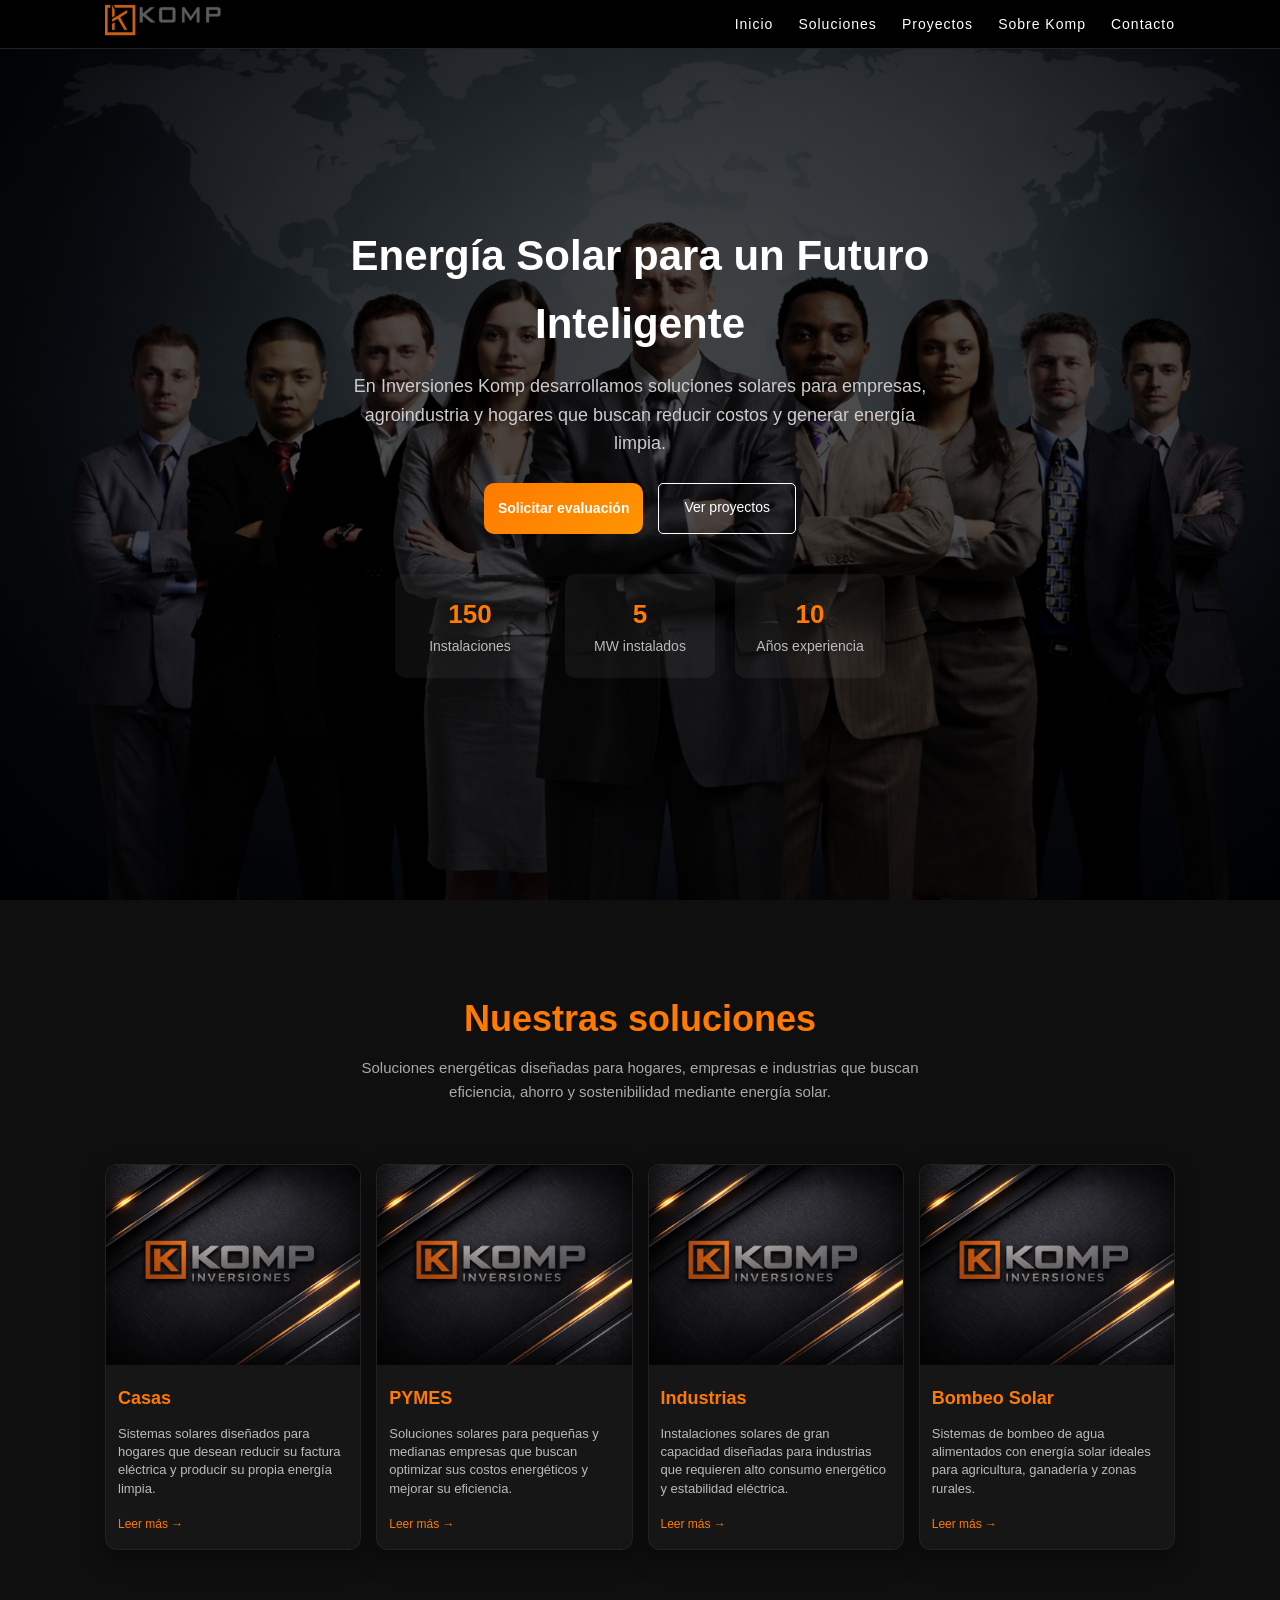
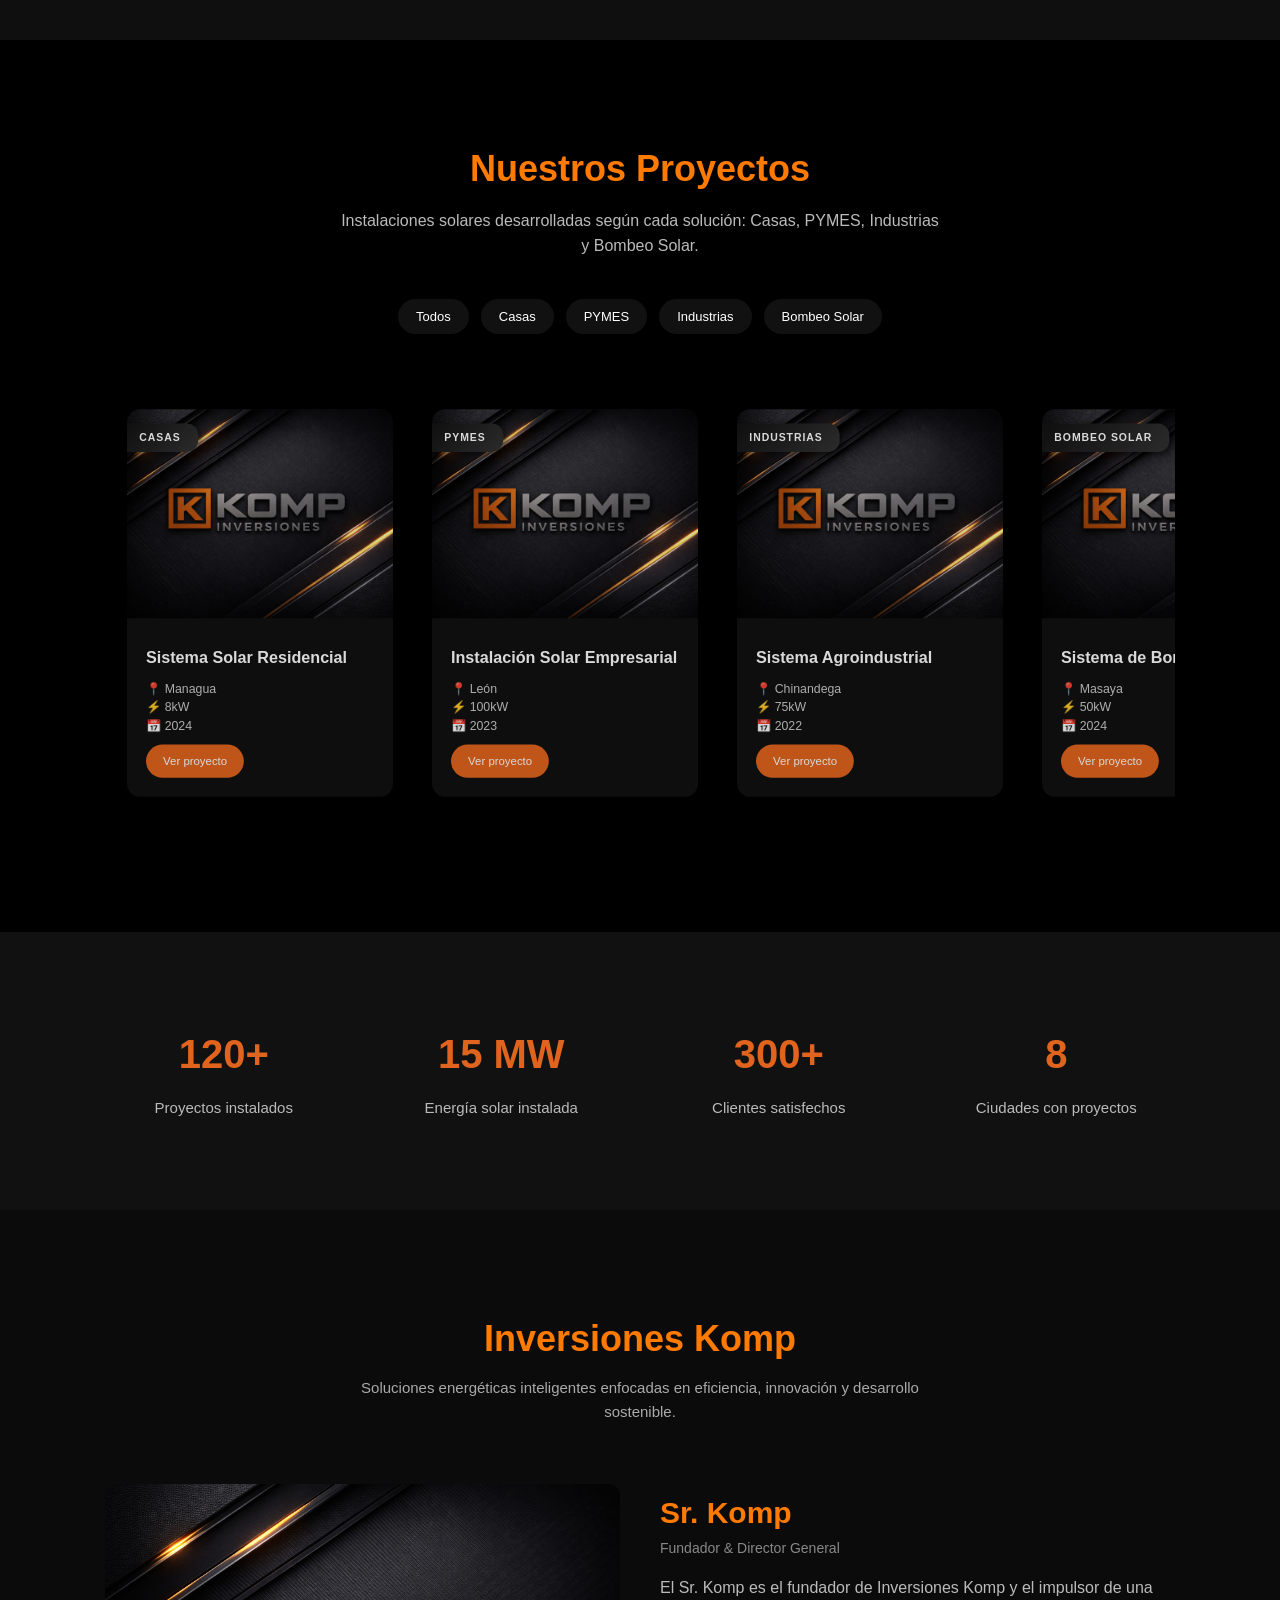
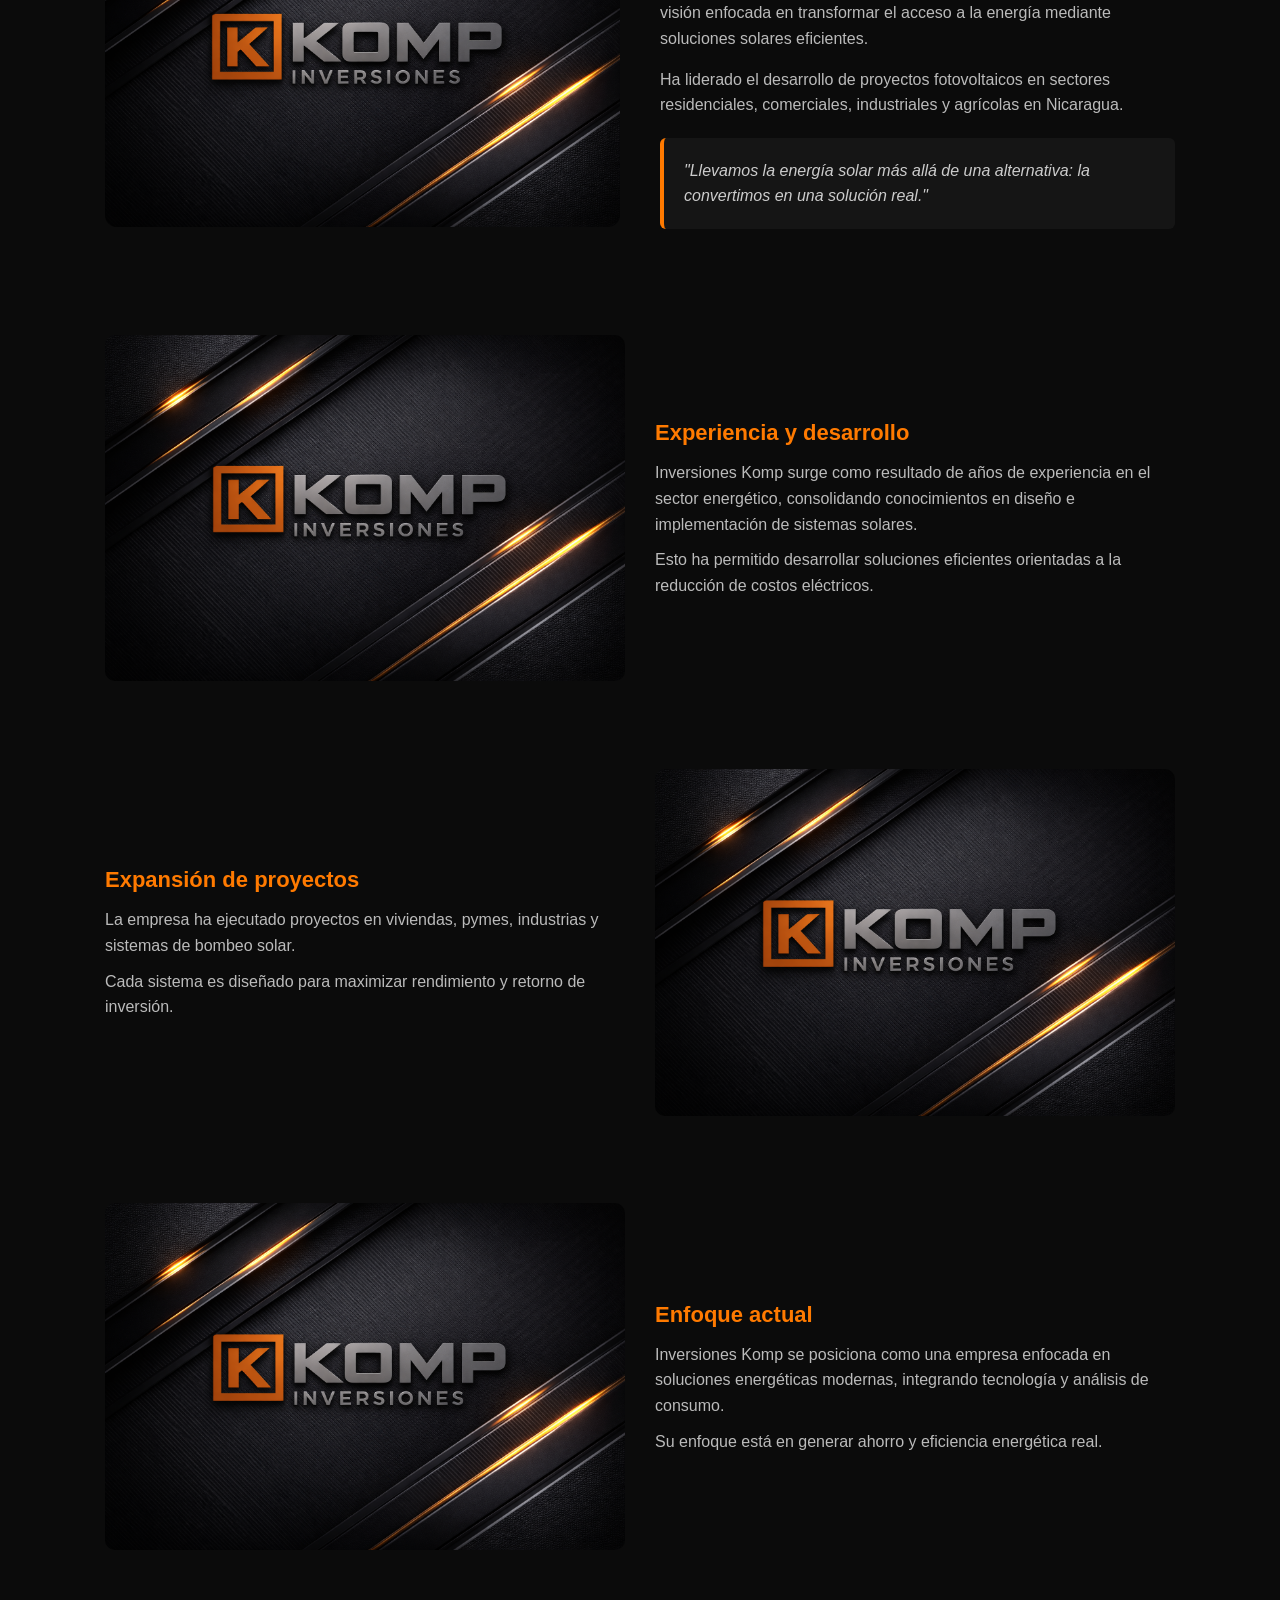
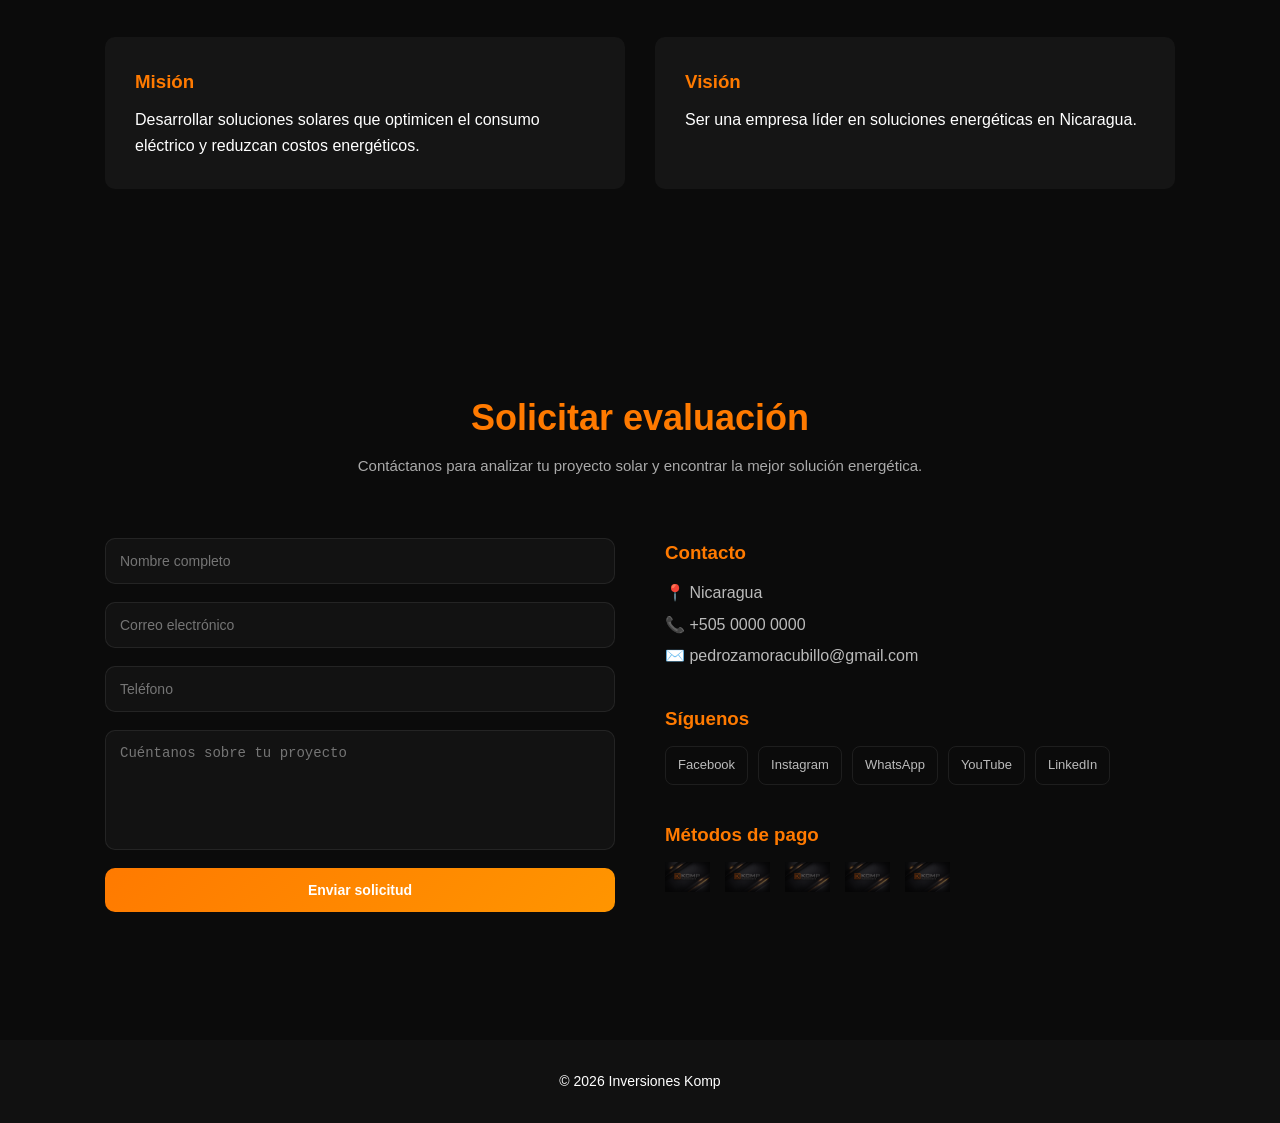
==== commit f6ed9507: "agregar google analytics" ====
--- a/index.html
+++ b/index.html
@@ -2,6 +2,17 @@
 <html lang="es">
 
 <head>
+
+
+    <!-- Google Analytics -->
+<script async src="https://www.googletagmanager.com/gtag/js?id=G-TEBWXGPCTB"></script>
+<script>
+window.dataLayer = window.dataLayer || [];
+function gtag(){dataLayer.push(arguments);}
+gtag('js', new Date());
+
+gtag('config', 'G-TEBWXGPCTB');
+</script>
 
 <!-- =====================================
 CONFIGURACIÓN BÁSICA DEL DOCUMENTO
@@ -762,6 +773,11 @@
 cardObserver.observe(card);
 });
 
+
+
+
+
+
 </script>
 
 
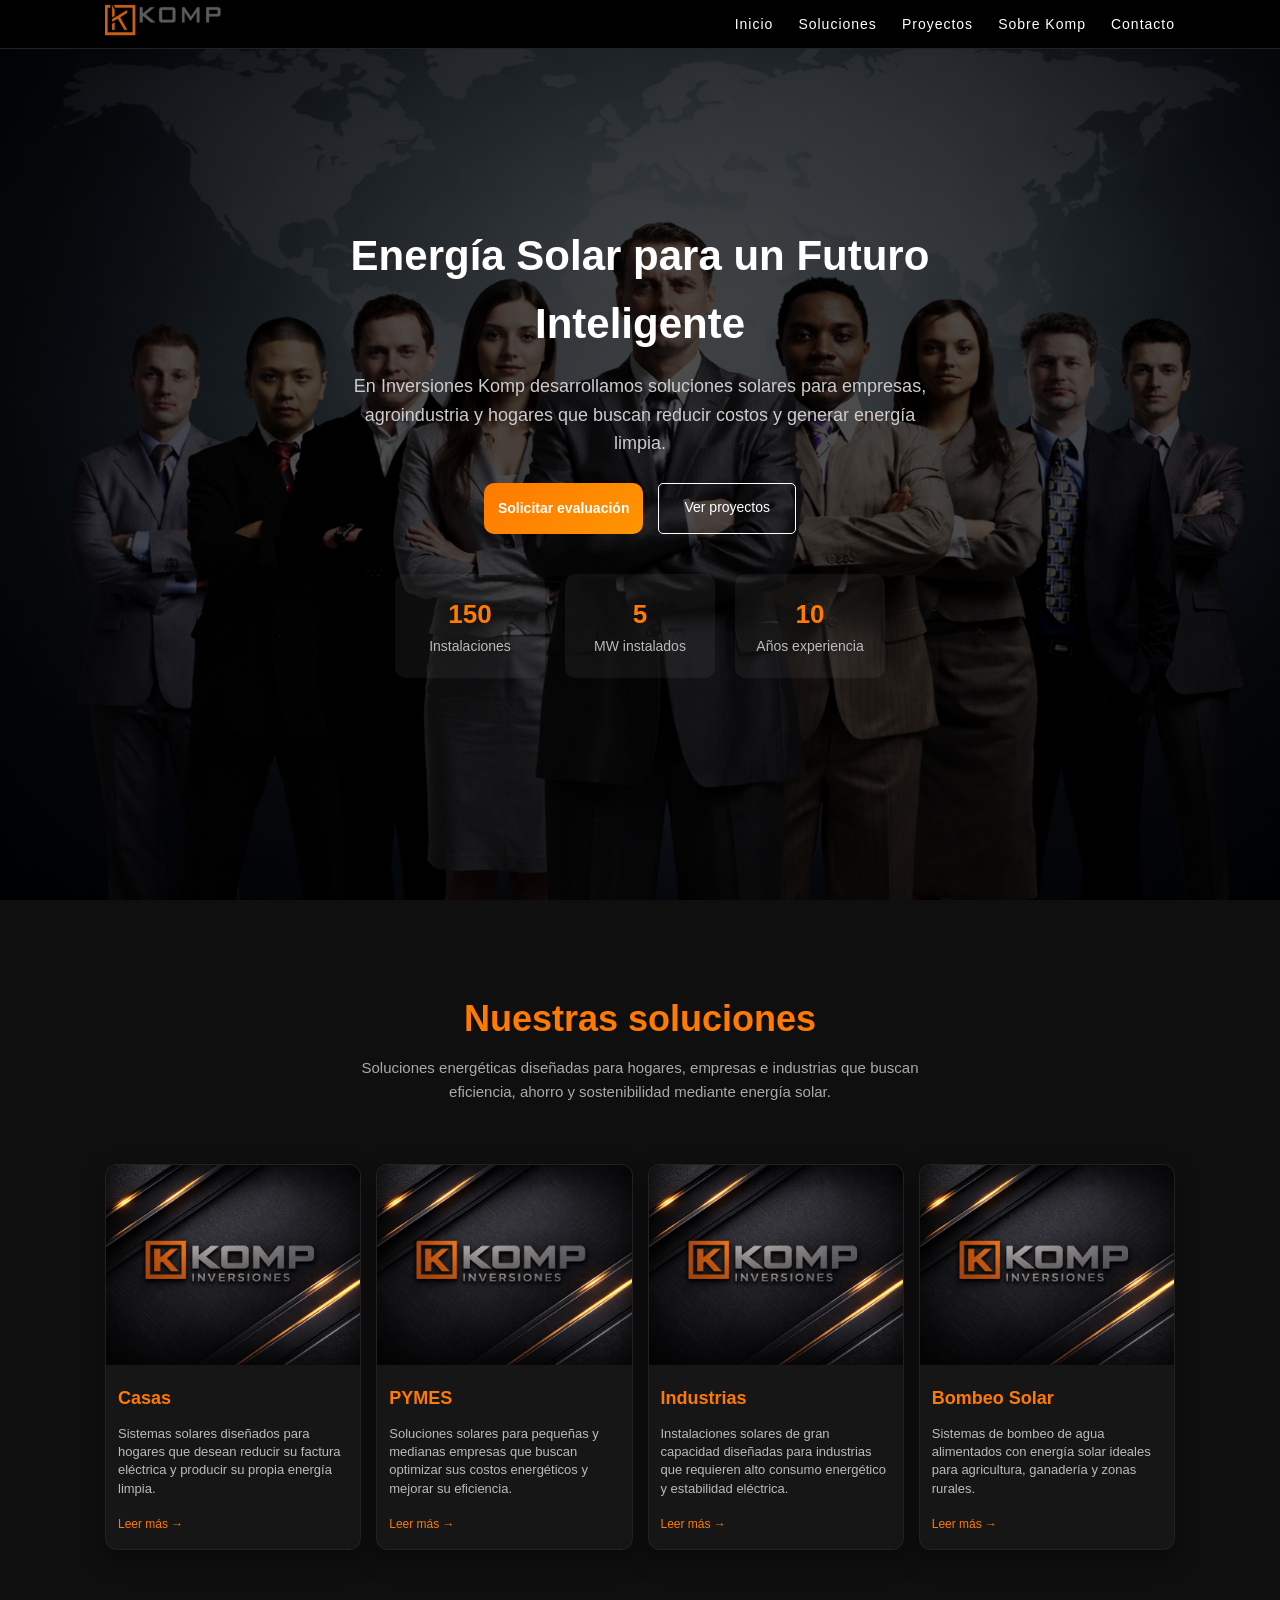
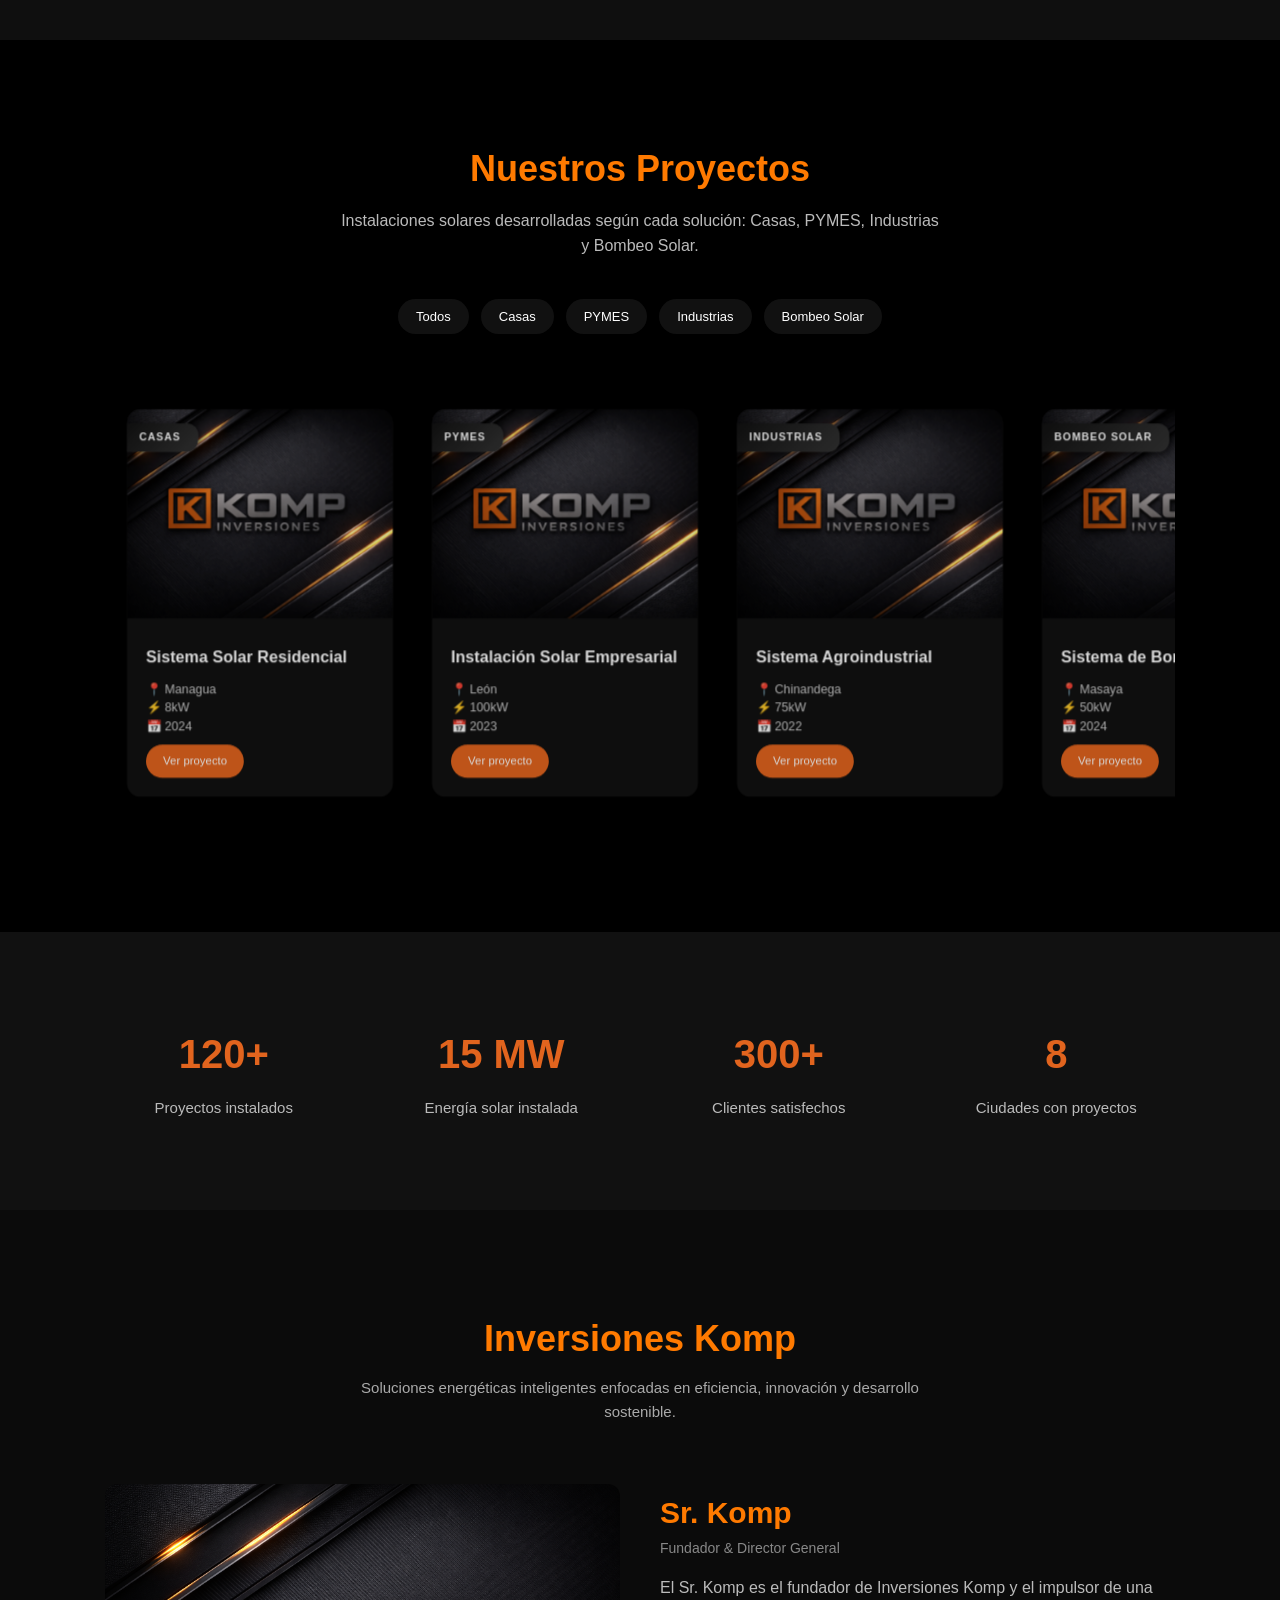
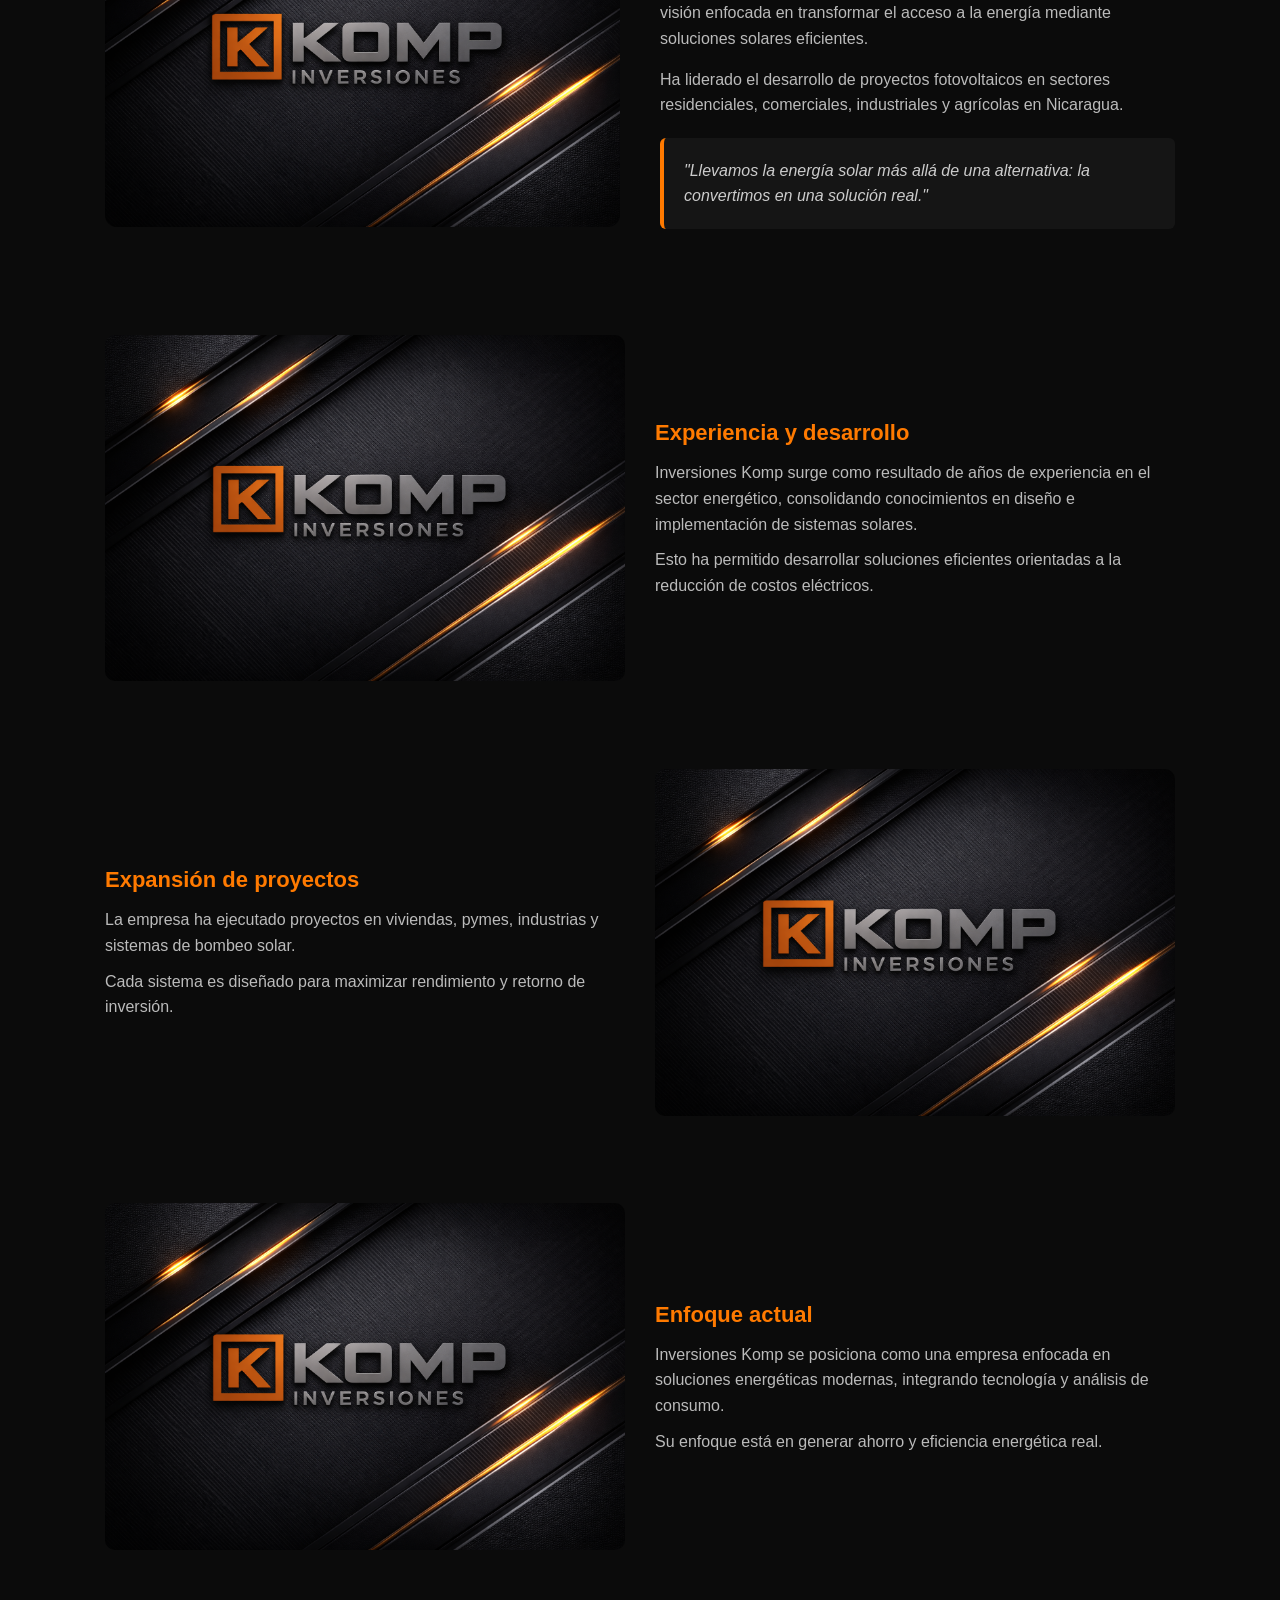
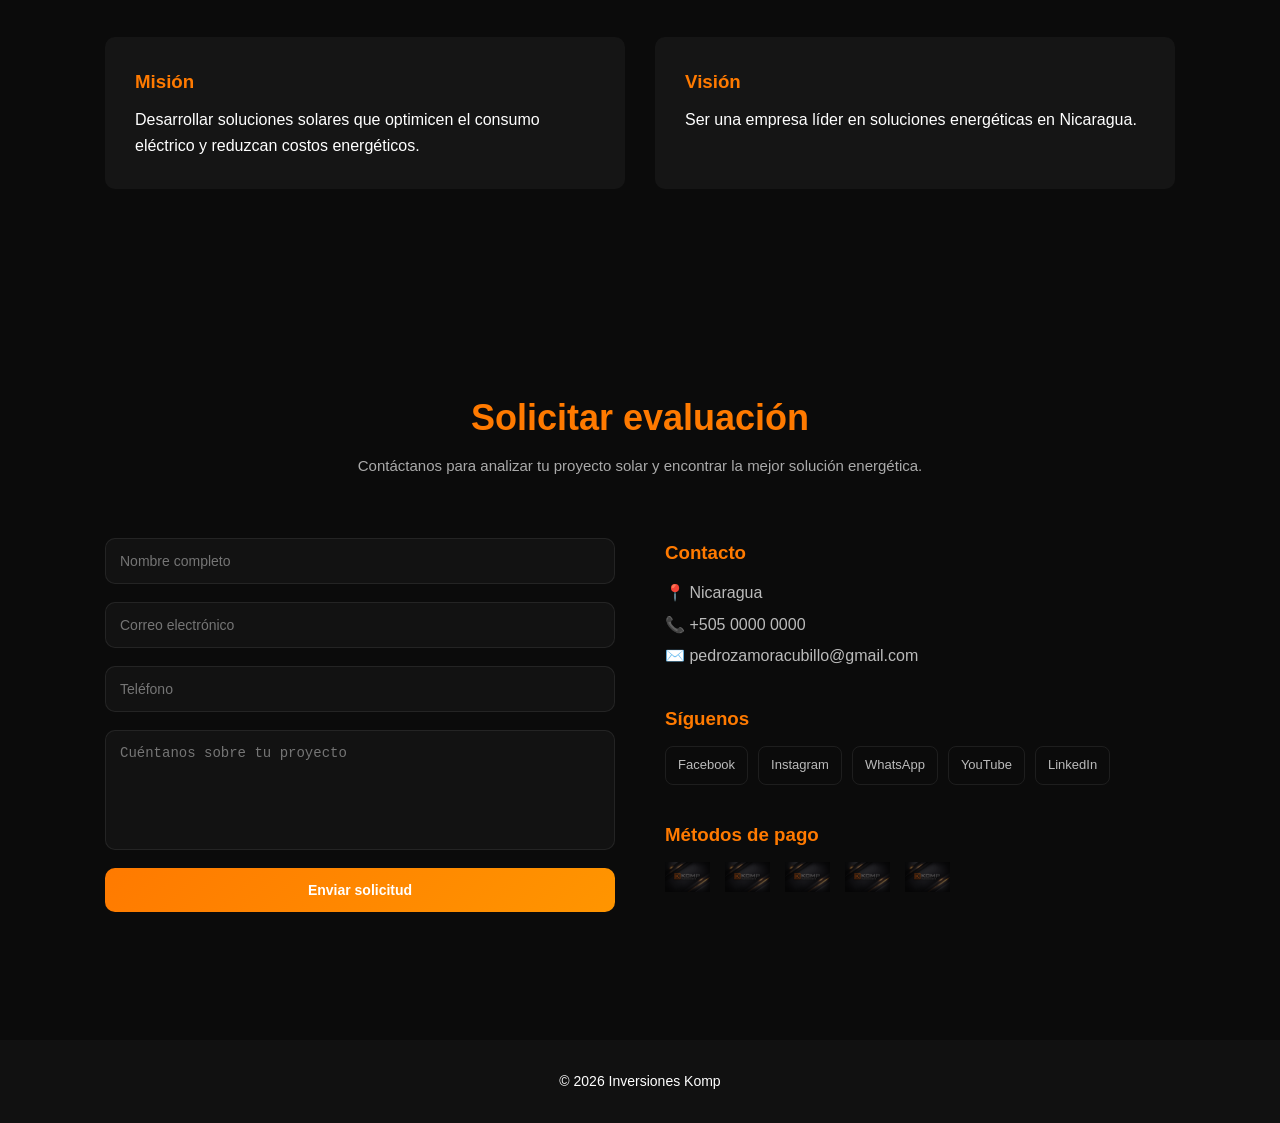
==== commit 9d8a0ea3: "mejoras panel, reporte y excel" ====
--- a/index.html
+++ b/index.html
@@ -205,7 +205,7 @@
 Soluciones solares para pequeñas y medianas empresas que buscan optimizar sus costos energéticos y mejorar su eficiencia.
 </p>
 
-<a href="pymes.html" class="sol-btn">
+<a href="empresas.html" class="sol-btn">
 Leer más →
 </a>
 
@@ -269,6 +269,25 @@
 </div>
 
 </section>
+
+
+
+
+
+
+
+
+
+
+
+
+
+
+
+
+
+
+
 
 
 
@@ -421,6 +440,15 @@
 
 
 
+
+
+
+
+
+
+
+
+
 <!-- =====================================
 SECCIÓN SOBRE KOMP (PRO)
 ===================================== -->
--- a/styles.css
+++ b/styles.css
@@ -893,6 +893,10 @@
 
 
 
+
+
+
+
 /* ======================================================
 PROYECTOS
 ====================================================== */
@@ -944,28 +948,26 @@
 }
 
 /* ======================================================
-CARRUSEL (SIN ROMPER NADA)
+CARRUSEL
 ====================================================== */
 
 .proyectos-grid{
     display:flex;
     overflow-x:auto;
     overflow-y:hidden;
-
     gap:25px;
     padding:25px 15px;
-
     scroll-behavior:smooth;
 
     /* móvil */
     -webkit-overflow-scrolling: touch;
     touch-action: pan-x;
 
-    /* snap tipo Netflix */
+    /* snap */
     scroll-snap-type:x proximity;
 }
 
-/* SCROLL FUNCIONAL */
+/* SCROLL */
 .proyectos-grid::-webkit-scrollbar{
     height:8px;
 }
@@ -1001,14 +1003,13 @@
     transition:all 0.4s ease;
     box-shadow:0 5px 20px rgba(0,0,0,0.6);
 
-    /* efecto suave */
     transform:scale(0.95);
     opacity:0.85;
 
     scroll-snap-align:center;
 }
 
-/* HOVER PROFESIONAL */
+/* HOVER */
 .proyecto-card:hover{
     transform:scale(1.04);
     opacity:1;
@@ -1034,6 +1035,8 @@
 
 .proyecto-info{
     padding:20px;
+    position:relative;
+    z-index:3; /* asegura clic */
 }
 
 .proyecto-info h3{
@@ -1059,6 +1062,8 @@
     border-radius:20px;
     font-size:12px;
     transition:all 0.3s ease;
+    position:relative;
+    z-index:5; /* prioridad sobre capas */
 }
 
 .btn-proyecto:hover{
@@ -1083,7 +1088,7 @@
     border-radius:0 12px 12px 0;
     box-shadow:2px 2px 10px rgba(0,0,0,0.7);
     letter-spacing:1px;
-    z-index:2;
+    z-index:4;
 }
 
 /* ======================================================
@@ -1097,6 +1102,9 @@
     background:linear-gradient(180deg, transparent, rgba(0,0,0,0.4));
     opacity:0;
     transition:0.3s;
+
+    /* SOLUCIÓN IMPORTANTE */
+    pointer-events:none;
 }
 
 .proyecto-card:hover::after{
@@ -1104,7 +1112,7 @@
 }
 
 /* ======================================================
-BOTONES (SI LOS USAS)
+BOTONES SLIDER
 ====================================================== */
 
 .slider-btn{
@@ -1161,7 +1169,6 @@
         display:none;
     }
 }
-
 
 
 
